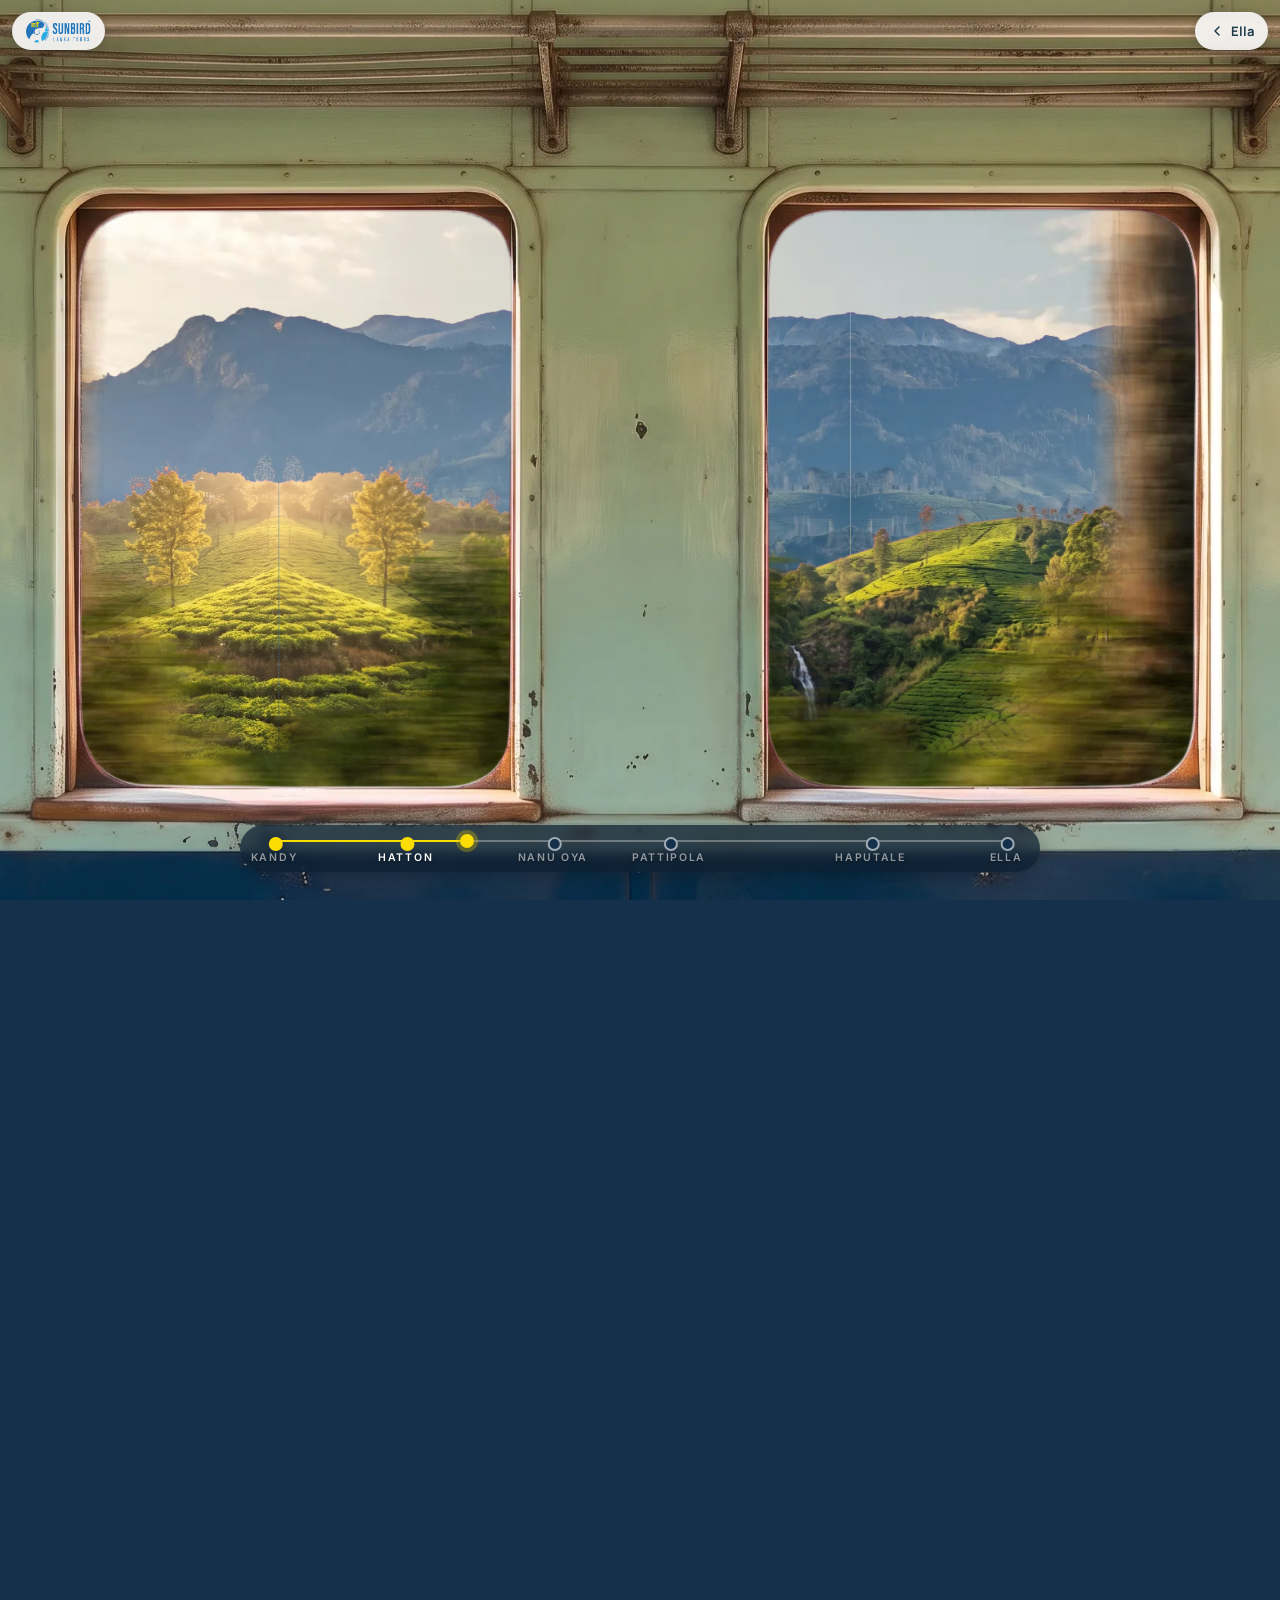
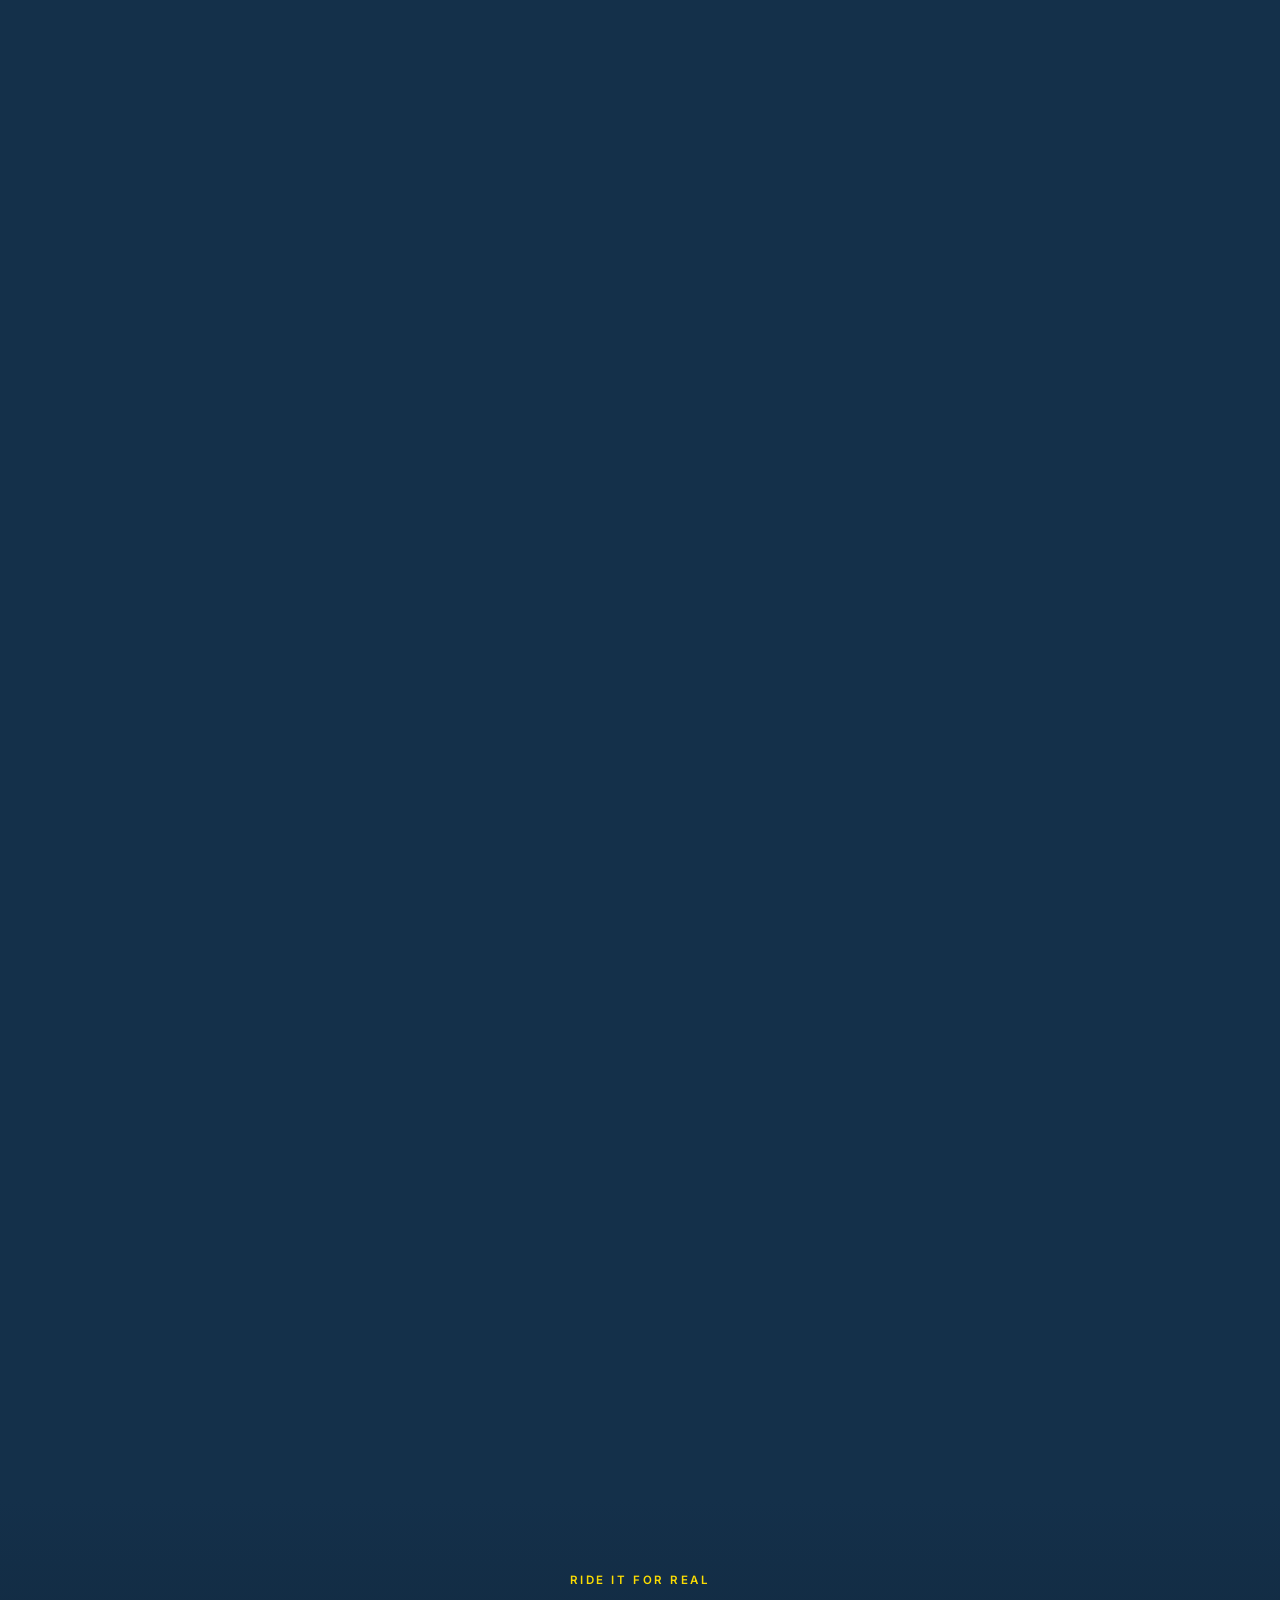
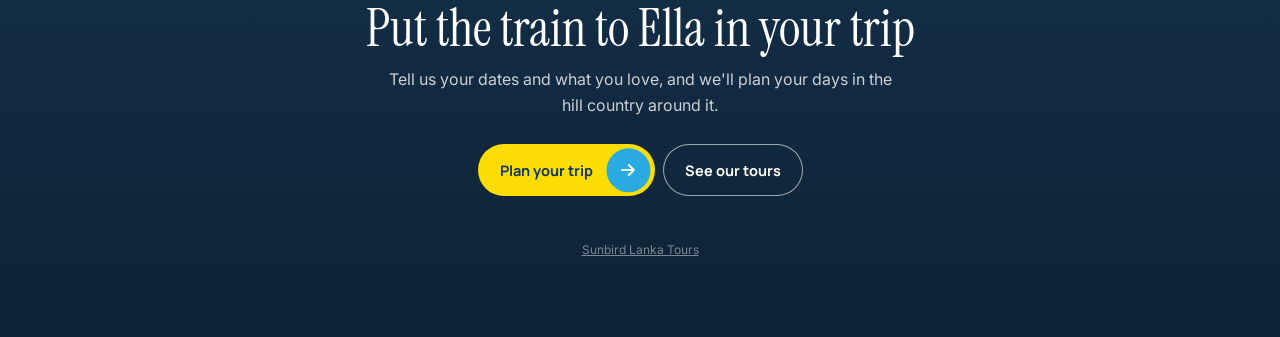
==== static/ella-train/index.html @ d3dabf9c "Redesign the site and add an admin panel - Home: new hero, the "Who we are" split screen, the tour w" ====
<!DOCTYPE html>
<html lang="en">
<head>
<meta charset="UTF-8">
<meta name="viewport" content="width=device-width, initial-scale=1, viewport-fit=cover">
<title>The train to Ella | Sunbird Lanka Tours</title>
<meta name="robots" content="noindex">
<meta name="description" content="Ride the hill-country train from Kandy to Ella, one scroll at a time.">
<meta name="theme-color" content="#14304A">
<link rel="icon" type="image/png" href="../favicon.png">
<link rel="preconnect" href="https://fonts.googleapis.com">
<link rel="preconnect" href="https://fonts.gstatic.com" crossorigin>
<link href="https://fonts.googleapis.com/css2?family=Inter:wght@400;500;600&family=Manrope:wght@600;700;800&family=Instrument+Serif:ital@0;1&display=swap" rel="stylesheet">
<!-- only the letters on the station board, in Sinhala and Tamil -->
<link href="https://fonts.googleapis.com/css2?family=Noto+Sans+Sinhala:wght@700&family=Noto+Sans+Tamil:wght@700&text=%E0%B6%87%E0%B6%BD%E0%B7%8A%E0%B6%BD%E0%AE%8E%E0%AE%B2%E0%AF%8D%E0%AE%B2&display=swap" rel="stylesheet">
<style>
  /* brand colours and type, the same as the rest of the site (static/css/site.css): logo blue, logo light blue,
     logo yellow; Inter for text, Manrope for labels and buttons, Instrument Serif for titles */
  :root { --ink:#1f3a4a; --muted:#4a6170; --blue:#1f74ba; --sky:#29abe2; --sun:#fbdc03;
          --panel:#14304A;   /* the carriage's lower blue panel, carried on below the picture */
          --paper:#F6F0E2;
          --serif:'Instrument Serif', 'Times New Roman', serif;
          --sans:'Inter', system-ui, sans-serif;
          --ui:'Manrope', system-ui, sans-serif; }
  * { box-sizing:border-box; }
  html, body { margin:0; }
  body { font-family:var(--sans); color:var(--ink); background:var(--panel); -webkit-font-smoothing:antialiased; }

  /* ---------- the ride: a tall section, with the carriage pinned on screen while it scrolls ---------- */
  .ride { position:relative; height:700vh; height:700svh; background:var(--panel); }
  .stage { position:sticky; top:0; height:100vh; height:100svh; overflow:hidden; background:#A9BFCF; }

  /* outside: everything that passes the windows. Each piece sits on a plane that moves at its own speed. */
  .world { position:absolute; inset:0; will-change:transform; }
  .o { position:absolute; left:0; top:0; will-change:transform; backface-visibility:hidden; visibility:hidden; }
  .o img { position:absolute; inset:0; display:block; width:100%; height:100%; pointer-events:none; user-select:none; -webkit-user-drag:none; }
  .o.flip img { transform:scaleX(-1); }
  .o img.blur { opacity:0; }
  .o.fadeL  { -webkit-mask-image:linear-gradient(90deg, transparent, #000 18%); mask-image:linear-gradient(90deg, transparent, #000 18%); }
  .o.fadeR  { -webkit-mask-image:linear-gradient(270deg, transparent, #000 18%); mask-image:linear-gradient(270deg, transparent, #000 18%); }
  .o.fadeLR { -webkit-mask-image:linear-gradient(90deg, transparent, #000 18%, #000 82%, transparent); mask-image:linear-gradient(90deg, transparent, #000 18%, #000 82%, transparent); }

  /* the tunnel: a dark stone wall right outside the glass, with soft ribs of slightly lighter rock */
  .tunnel { background:
      linear-gradient(180deg, rgba(0,0,0,.55), rgba(0,0,0,0) 30%, rgba(0,0,0,0) 70%, rgba(0,0,0,.6)),
      repeating-linear-gradient(90deg, #0B0A09 0 120px, #17140F 150px, #0B0A09 185px, #0B0A09 260px);
    -webkit-mask-image:linear-gradient(90deg, transparent, #000 3%, #000 97%, transparent);
            mask-image:linear-gradient(90deg, transparent, #000 3%, #000 97%, transparent); }

  /* the platform at Ella: worn concrete with the yellow line along its edge */
  .platform { background:
      linear-gradient(180deg, rgba(0,0,0,0) 0 3%, #D9C24A 3% 6%, rgba(0,0,0,0) 6%),
      linear-gradient(180deg, #CFC7B6, #A49B8A 14%, #8E8676 50%, #6F695D);
    -webkit-mask-image:linear-gradient(90deg, transparent, #000 4%); mask-image:linear-gradient(90deg, transparent, #000 4%); }

  /* the station board's lettering, printed on the yellow board of the sign picture */
  .board { position:absolute; left:10.4%; top:6.6%; width:79%; height:27.6%; display:flex; flex-direction:column;
           align-items:center; justify-content:center; gap:.04em; color:#1A1712; mix-blend-mode:multiply; opacity:.92; line-height:1; }
  .board .si { font:700 1em/1 'Noto Sans Sinhala', var(--sans); }
  .board .ta { font:700 .82em/1 'Noto Sans Tamil', var(--sans); }
  .board .en { font:800 1.32em/1 var(--sans); letter-spacing:.1em; margin-top:.06em; }

  /* inside: the carriage, with the windows cut out of it */
  .car { position:absolute; left:0; top:0; will-change:transform; transform-origin:50% 70%; }
  .car img { display:block; width:100%; height:100%; user-select:none; -webkit-user-drag:none; }
  /* in the tunnel the carriage goes dim, lit by its own warm lamps */
  .shade { position:absolute; inset:0; background:#06080B; opacity:0; pointer-events:none; }
  .lamp { position:absolute; inset:0; opacity:0; pointer-events:none;
          background:radial-gradient(ellipse 60% 38% at 50% 0%, rgba(255,196,120,.32), rgba(255,170,90,.08) 60%, rgba(255,170,90,0) 80%); }

  /* ---------- on top: the ticket, the notes on the wall, the route ---------- */
  .hud { position:absolute; inset:0; pointer-events:none; }
  .top { position:absolute; top:max(12px, env(safe-area-inset-top)); left:12px; right:12px; display:flex; justify-content:space-between; align-items:center; z-index:5; }
  .pill { pointer-events:auto; display:inline-flex; align-items:center; gap:6px; height:38px; padding:0 14px; border-radius:999px;
          background:rgba(255,255,255,.88); box-shadow:0 2px 10px rgba(10,30,50,.18); color:var(--ink); text-decoration:none;
          font:700 13px/1 var(--ui); -webkit-backdrop-filter:blur(6px); backdrop-filter:blur(6px); }
  .pill img { height:24px; width:auto; display:block; }
  .pill svg { width:16px; height:16px; }

  .ticket { position:absolute; left:50%; top:50%; width:min(440px, calc(100% - 40px)); padding:20px 26px 20px;
            transform:translate(-50%, -50%) rotate(-1.4deg); color:#2A2418; border-radius:6px;
            background:
              radial-gradient(circle at 0 50%, transparent 9px, rgba(0,0,0,0) 9.5px),
              linear-gradient(180deg, #F5EDD7, #EDE2C6);
            box-shadow:0 22px 50px rgba(8,18,28,.45), 0 2px 6px rgba(0,0,0,.25); }
  /* the punched notches on each side of the ticket */
  .ticket::before, .ticket::after { content:""; position:absolute; top:50%; width:18px; height:18px; margin-top:-9px; border-radius:50%; background:rgba(20,48,74,.55); }
  .ticket::before { left:-9px; } .ticket::after { right:-9px; }
  .tk-top { display:flex; justify-content:space-between; gap:12px; padding-bottom:10px; border-bottom:1.5px dashed rgba(60,50,30,.3);
            font:600 10.5px/1.2 var(--sans); letter-spacing:.18em; text-transform:uppercase; color:#8A7A55; }
  .tk-route { display:flex; align-items:center; gap:12px; margin:16px 0 4px; font:800 26px/1 var(--ui); letter-spacing:.06em; }
  .tk-route i { flex:1; height:2px; position:relative; background:repeating-linear-gradient(90deg, #2A2418 0 6px, transparent 6px 11px); }
  .tk-route i::after { content:""; position:absolute; right:-2px; top:-4px; border:5px solid transparent; border-left:7px solid #2A2418; border-right:0; }
  .ticket h1 { font-family:var(--serif); font-weight:400; font-size:clamp(32px, 6vw, 44px); line-height:1; letter-spacing:-.01em; margin:10px 0 8px; }
  .ticket p { margin:0; font-size:15px; line-height:1.45; color:#4A4232; }
  .tk-hint { margin-top:16px; display:flex; align-items:center; gap:8px; color:var(--blue); font:600 11px/1 var(--sans); letter-spacing:.2em; text-transform:uppercase; }
  .tk-hint svg { width:16px; height:16px; animation:nudge 1.6s ease-in-out infinite; }
  @keyframes nudge { 0%,100% { transform:translateY(0); } 50% { transform:translateY(4px); } }

  /* notes pinned to the carriage wall, one per stretch of the line */
  .note { position:absolute; left:var(--nx); top:var(--ny); width:var(--nw); padding:18px 18px 16px; border-radius:3px;
          background:var(--paper); color:var(--ink); opacity:0; visibility:hidden;
          transform:translate(-50%, 0) rotate(var(--r, -1.2deg));
          box-shadow:0 12px 26px rgba(16,26,18,.3), 0 1px 3px rgba(0,0,0,.18);
          filter:brightness(var(--lit, 1)); }
  .note::before { content:""; position:absolute; left:50%; top:-6px; width:13px; height:13px; margin-left:-6.5px; border-radius:50%;
                  background:radial-gradient(circle at 35% 30%, #F2D27A, #B88A2A 60%, #7A5A18); box-shadow:0 2px 3px rgba(0,0,0,.35); }
  .m-float .note { transform:translate(-50%, -100%) rotate(var(--r, -1.2deg)); }
  .note .tag { display:inline-block; padding:5px 8px 4px; border-radius:2px; background:var(--sun); color:var(--ink);
               font:800 10.5px/1 var(--ui); letter-spacing:.14em; text-transform:uppercase; }
  .note h3 { font-family:var(--serif); font-weight:400; font-size:25px; line-height:1.04; margin:10px 0 6px; }
  .note p { margin:0; font-size:13.5px; line-height:1.45; color:var(--muted); }
  .note.arrive h3 { font-size:32px; }
  .btns { display:flex; flex-wrap:wrap; gap:8px; margin-top:14px; }
  /* buttons, as on the rest of the site: the main action is the yellow "sun pill" (a light-blue sun holds the arrow
     and spreads over the button when pointed at); the others are outline pills ("alt") */
  .btn { pointer-events:auto; position:relative; isolation:isolate; overflow:hidden; display:inline-flex; align-items:center;
         justify-content:space-between; gap:14px; min-height:46px; padding:4px 4px 4px 18px; border-radius:999px;
         background:var(--sun); color:#0c3460; font:700 13.5px/1.2 var(--ui); text-decoration:none; transition:color .4s, transform .2s; }
  .btn::before { content:""; position:absolute; inset:0; z-index:-1; background:var(--sky);
                 clip-path:circle(19px at calc(100% - 23px) 50%); transition:clip-path .6s cubic-bezier(.2,.7,.2,1), background-color .45s; }
  .btn::after { content:""; flex:none; width:38px; height:38px; border-radius:50%; background:url("data:image/svg+xml,%3Csvg xmlns='http://www.w3.org/2000/svg' viewBox='0 0 24 24' fill='none' stroke='%23ffffff' stroke-width='2.4' stroke-linecap='round' stroke-linejoin='round'%3E%3Cpath d='M5 12h14M13 6l6 6-6 6'/%3E%3C/svg%3E") center / 46% no-repeat;
                transition:transform .45s cubic-bezier(.2,.7,.2,1); }
  .btn:hover { color:#fff; }
  .btn:hover::before { background:var(--blue); clip-path:circle(160% at calc(100% - 23px) 50%); }
  .btn:hover::after { transform:rotate(-45deg); }
  .btn:active { transform:scale(.98); }
  .btn.alt { justify-content:center; padding:0 18px; background:transparent; color:var(--ink); box-shadow:inset 0 0 0 1px rgba(31,58,74,.5);
             transition:background .25s, color .25s, box-shadow .25s; }
  .btn.alt::before, .btn.alt::after { display:none; }
  .btn.alt:hover { background:var(--blue); color:#fff; box-shadow:inset 0 0 0 1px var(--blue); }
  @media (prefers-reduced-motion:reduce) { .btn, .btn::before, .btn::after { transition:none; } }
  .m-tall .note { padding:14px 16px 13px; }
  /* on a phone, the welcome note takes the bottom of the screen, where the route was */
  .m-tall .note.arrive { top:auto; bottom:max(14px, env(safe-area-inset-bottom)); }
  .m-tall .note h3, .m-float .note h3 { font-size:21px; margin:8px 0 4px; }
  .m-tall .note p, .m-float .note p { font-size:13px; }

  /* the line from Kandy to Ella, along the bottom */
  .route { position:absolute; left:50%; bottom:var(--rb, 14px); width:min(800px, calc(100% - 24px)); transform:translateX(-50%); color:#fff;
           padding:15px 34px 2px; border-radius:999px; background:rgba(12,30,48,.72); box-shadow:0 4px 18px rgba(0,0,0,.25);
           -webkit-backdrop-filter:blur(6px); backdrop-filter:blur(6px); }
  .route .track { position:relative; height:2px; background:rgba(255,255,255,.3); }
  .route .fill { position:absolute; left:0; top:0; bottom:0; width:0; background:var(--sun); }
  .route .loco { position:absolute; top:-6px; left:0; width:14px; height:14px; margin-left:-7px; border-radius:50%; background:var(--sun);
                 box-shadow:0 0 0 4px rgba(254,221,0,.28), 0 1px 4px rgba(0,0,0,.4); }
  .route ol { list-style:none; margin:0; padding:0; position:relative; height:28px; }
  .route li { position:absolute; top:-6px; transform:translateX(-50%); padding-top:17px; white-space:nowrap;
              font:600 10.5px/1 var(--sans); letter-spacing:.16em; text-transform:uppercase; color:rgba(255,255,255,.55); text-shadow:0 1px 3px rgba(0,0,0,.5); transition:color .3s; }
  .route li::before { content:""; position:absolute; top:1px; left:50%; width:10px; height:10px; margin-left:-5px; border-radius:50%;
                      background:var(--panel); border:2px solid rgba(255,255,255,.6); }
  .route li.past::before { background:var(--sun); border-color:var(--sun); }
  .route li.on { color:#fff; }
  @media (max-width:600px) { .route li span { opacity:0; transition:opacity .3s; } .route li.on span { opacity:1; } }

  /* while the pictures load */
  .boarding { position:absolute; inset:0; display:grid; place-items:center; background:var(--panel); color:rgba(255,255,255,.8);
              font:600 12px/1 var(--sans); letter-spacing:.22em; text-transform:uppercase; transition:opacity .6s, visibility .6s; z-index:30; }
  .ready .boarding { opacity:0; visibility:hidden; }

  /* ---------- after the ride ---------- */
  .after { position:relative; padding:72px 20px 80px; color:#fff; text-align:center;
           background:linear-gradient(180deg, var(--panel), #0E2235); }
  .after .kicker { margin:0 auto; color:var(--sun); font:600 11.5px/1.4 var(--sans); letter-spacing:.22em; text-transform:uppercase; }
  .after h2 { font-family:var(--serif); font-weight:400; font-size:clamp(34px, 6vw, 52px); line-height:1.02; margin:14px auto 12px; max-width:640px; }
  .after p { margin:0 auto; max-width:520px; color:rgba(255,255,255,.78); line-height:1.6; }
  .after .btns { justify-content:center; margin-top:26px; }
  .after .btn { min-height:52px; padding-left:22px; font-size:14.5px; }
  .after .btn::after { width:44px; height:44px; }
  .after .btn::before { clip-path:circle(22px at calc(100% - 26px) 50%); }
  .after .btn:hover::before { clip-path:circle(160% at calc(100% - 26px) 50%); }
  .after .btn.alt { padding:0 22px; color:#fff; box-shadow:inset 0 0 0 1px rgba(255,255,255,.6); }
  .after .btn.alt:hover { background:#fff; color:var(--ink); box-shadow:inset 0 0 0 1px #fff; }
  .after small { display:block; margin-top:46px; color:rgba(255,255,255,.45); font-size:12px; }
  .after small a { color:inherit; }

  @media (prefers-reduced-motion:reduce) { .tk-hint svg { animation:none; } }
</style>
</head>
<body>

<section class="ride" aria-label="The train ride from Kandy to Ella">
  <div class="stage">
    <div class="world" aria-hidden="true"></div>
    <div class="car" aria-hidden="true"><img alt="" draggable="false"></div>
    <div class="shade"></div>
    <div class="lamp"></div>

    <div class="hud">
      <div class="top">
        <a class="pill" href="/" aria-label="Sunbird Lanka Tours home"><img src="../img/logo.png" alt="Sunbird Lanka Tours"></a>
        <a class="pill" href="/destinations/ella/">
          <svg viewBox="0 0 24 24" fill="none" stroke="currentColor" stroke-width="2.2" stroke-linecap="round" stroke-linejoin="round" aria-hidden="true"><path d="M15 18l-6-6 6-6"/></svg>
          Ella
        </a>
      </div>

      <div class="ticket" data-out="0.004 0.04">
        <div class="tk-top"><span>Sunbird Lanka Tours</span><span>Hill country line</span></div>
        <div class="tk-route"><b>Kandy</b><i></i><b>Ella</b></div>
        <h1>Take the train to Ella</h1>
        <p>About seven hours through tea country, mountains and misty tunnels. Scroll to ride it.</p>
        <div class="tk-hint">Scroll to ride
          <svg viewBox="0 0 24 24" fill="none" stroke="currentColor" stroke-width="2.4" stroke-linecap="round" stroke-linejoin="round" aria-hidden="true"><path d="M12 5v14M6 13l6 6 6-6"/></svg>
        </div>
      </div>

      <div class="note" data-show="0.13 0.27" style="--r:-1.4deg">
        <span class="tag">Hatton</span>
        <h3>The heart of tea country</h3>
        <p>The slopes are combed with rows of tea bushes, still picked by hand.</p>
      </div>
      <div class="note" data-show="0.32 0.45" style="--r:1.1deg">
        <span class="tag">Nanu Oya</span>
        <h3>Change here for Nuwara Eliya</h3>
        <p>The cool, misty hill town the British called Little England.</p>
      </div>
      <div class="note" data-show="0.49 0.585" style="--r:-.8deg">
        <span class="tag">Pattipola</span>
        <h3>The top of the line</h3>
        <p>Almost 1,900 m up, the highest station in Sri Lanka and the closest stop to Horton Plains.</p>
      </div>
      <div class="note" data-show="0.6 0.71" style="--r:1.3deg">
        <span class="tag">Ohiya</span>
        <h3>Into the mountains</h3>
        <p>Past Ohiya the line ducks through tunnel after tunnel.</p>
      </div>
      <div class="note" data-show="0.74 0.85" style="--r:-1.1deg">
        <span class="tag">Haputale</span>
        <h3>Lipton's tea country</h3>
        <p>Sir Thomas Lipton's favourite lookout, Lipton's Seat, is just up the hill.</p>
      </div>
      <div class="note arrive" data-show="0.955 9" style="--r:-.6deg">
        <span class="tag">Ella</span>
        <h3>Welcome to Ella</h3>
        <p>Waterfalls, the hike up Ella Rock and Little Adam's Peak, and the Nine Arches Bridge, all close to the station.</p>
        <div class="btns">
          <a class="btn" href="/contact-us/#plan">Plan your trip</a>
          <a class="btn alt" href="/destinations/ella/">Explore Ella</a>
        </div>
      </div>

      <nav class="route" aria-label="Stations on the line">
        <div class="track"><i class="fill"></i><i class="loco"></i></div>
        <ol>
          <li data-p="0.02"><span>Kandy</span></li>
          <li data-p="0.19"><span>Hatton</span></li>
          <li data-p="0.38"><span>Nanu Oya</span></li>
          <li data-p="0.53"><span>Pattipola</span></li>
          <li data-p="0.79"><span>Haputale</span></li>
          <li data-p="0.965"><span>Ella</span></li>
        </ol>
      </nav>
    </div>

    <div class="boarding">Boarding&hellip;</div>
  </div>
</section>

<section class="after">
  <p class="kicker">Ride it for real</p>
  <h2>Put the train to Ella in your trip</h2>
  <p>Tell us your dates and what you love, and we'll plan your days in the hill country around it.</p>
  <div class="btns">
    <a class="btn" href="/contact-us/#plan">Plan your trip</a>
    <a class="btn alt" href="/tours/">See our tours</a>
  </div>
  <small><a href="/">Sunbird Lanka Tours</a></small>
</section>

<script>
(() => {
  const $ = (s, r = document) => r.querySelector(s);
  const ride = $('.ride'), stage = $('.stage'), world = $('.world'), car = $('.car'), carImg = $('.car img');
  const hud = $('.hud'), shade = $('.shade'), lamp = $('.lamp');
  const reduce = matchMedia('(prefers-reduced-motion: reduce)').matches;
  const clamp = (v, a = 0, b = 1) => Math.min(b, Math.max(a, v));
  const ss = t => (t = clamp(t), t * t * (3 - 2 * t));

  // The two carriages, and where their windows sit in the picture (pixels).
  const CAR = {
    wide: { src:'img/carriage-wide.webp', w:3584, h:1184, wins:[[171,711],[1061,1622],[1960,2516],[2858,3402]], y:[279,1032], panel:0.885 },
    tall: { src:'img/carriage-tall.webp', w:1536, h:2752, wins:[[424,1121]], y:[862,1961], panel:0.75 },
  };
  // The pictures outside, and their width-to-height.
  const IMG = {
    sky:  { src:'img/sky.webp',  a:2400 / 1018 },
    far:  { src:'img/far.webp',  a:2400 / 1018 },
    mid:  { src:'img/mid.webp',  a:3168 / 1344 },
    near: { src:'img/near.webp', blur:'img/near-blur.webp', a:2400 / 1018 },
    rock: { src:'img/rock.webp', blur:'img/rock-blur.webp', a:2000 / 848 },
    sign: { src:'img/sign.webp', a:1100 / 910 },
  };

  /* ---- how the train moves along the scroll ----
     Distances are in "window heights" (bh), so the ride looks the same on every screen.
     The train pulls away gently, runs at speed, and slows into Ella at the end. */
  const XEND = 40;
  function speedAt(p) {
    if (p < 0.012) return 0;
    if (p < 0.10)  return ss((p - 0.012) / 0.088);
    if (p < 0.84)  return 1;
    if (p < 0.962) return 1 - ss((p - 0.84) / 0.122);
    return 0;
  }
  const N = 2400, XT = new Float32Array(N + 1);
  { let acc = 0; for (let i = 1; i <= N; i++) { acc += speedAt((i - 0.5) / N); XT[i] = acc; }
    for (let i = 0; i <= N; i++) XT[i] = XT[i] / acc * XEND; }
  const X = p => { p = clamp(p) * N; const i = Math.floor(p); return i >= N ? XT[N] : XT[i] + (XT[i + 1] - XT[i]) * (p - i); };

  // where things happen along the line (as scroll progress)
  const EV = { rockIn:0.603, tunIn:0.632, tunOut:0.688, rockOut:0.716, platform:0.905 };

  let L = null, objs = [], tunnel = null, blurObjs = [];

  function addObj(o) {
    const el = document.createElement('div');
    el.className = 'o' + (o.flip ? ' flip' : '') + (o.cls ? ' ' + o.cls : '');
    el.style.cssText = `width:${(o.w * L.bh).toFixed(1)}px;height:${(o.h * L.bh).toFixed(1)}px;top:${(L.by0 + o.top * L.bh).toFixed(1)}px;z-index:${o.z}`;
    if (o.src) { const im = new Image(); im.alt = ''; im.decoding = 'async'; im.src = o.src; el.appendChild(im); }
    if (o.blur) { const im = new Image(); im.alt = ''; im.className = 'blur'; im.decoding = 'async'; im.src = o.blur; el.appendChild(im); o.blurEl = im; blurObjs.push(o); }
    if (o.html) el.insertAdjacentHTML('beforeend', o.html);
    world.appendChild(el);
    o.el = el; o.vis = false; o.sx = null;
    objs.push(o);
    return o;
  }

  // Lay pictures end to end on one plane, every other one mirrored so the joins always match.
  // `at` pins one point of the picture (0..1 across it, unmirrored) to the middle of the screen at Ella.
  function strip(kind, k, z, top, h, from, to, skip = [], at = null) {
    const I = IMG[kind], w = h * I.a, list = [];
    if (at !== null) {
      const anchor = XEND * k - at * w;
      let n = Math.ceil((anchor - from) / w); if (n % 2) n++;
      from = anchor - n * w;
    }
    for (let x = from, i = 0; x < to; x += w, i++) {
      const hit = skip.some(([a, b]) => x + w > a && x < b);
      list.push(hit ? null : { k, z, top, h, w, x, flip:i % 2 === 1, src:I.src, blur:I.blur });
    }
    list.forEach((o, i) => {
      if (!o) return;
      const l = i > 0 && !list[i - 1], r = i < list.length - 1 && !list[i + 1];
      o.cls = l && r ? 'fadeLR' : l ? 'fadeL' : r ? 'fadeR' : '';
      addObj(o);
    });
  }

  function layout() {
    const vw = stage.clientWidth, vh = stage.clientHeight;
    const C = vw / vh < 0.9 ? CAR.tall : CAR.wide;
    const s = Math.max(vw / C.w, vh / C.h);
    const cw = C.w * s, ch = C.h * s, ox = (vw - cw) / 2, oy = (vh - ch) / 2;
    if (carImg.getAttribute('src') !== C.src) carImg.src = C.src;
    Object.assign(car.style, { width:cw + 'px', height:ch + 'px', left:ox + 'px', top:oy + 'px' });

    const by0 = oy + C.y[0] * s, by1 = oy + C.y[1] * s, bh = by1 - by0;
    const wins = C.wins.map(([a, b]) => [ox + a * s, ox + b * s]);
    L = { vw, vh, by0, by1, bh, wins, half:vw / 2 / bh };

    world.replaceChildren(); objs = []; blurObjs = [];
    const H = L.half, x = X;

    // sky and distant mountains barely move; tea hills drift; the trackside rushes past
    strip('sky',  0.012, 1, -by0 / bh - 0.06, vh / bh + 0.12, -H - 4, XEND * 0.012 + H + 1);
    strip('far',  0.06,  2, -0.07, 1.08, -H - 3, XEND * 0.06 + H + 1);
    // (the tea hills stop with the farmhouse and the waterfall in view, away from a mirrored join)
    strip('mid',  0.24,  3,  0.27, 0.96, -H - 3, XEND * 0.24 + H + 1, [], 0.45);

    const rock = [x(EV.rockIn), x(EV.rockOut)];
    const plat = x(EV.platform);
    strip('near', 1, 6, -0.12, 1.2, -H - 3, XEND + H + 1, [[rock[0] - 0.6, rock[1] + 0.6], [plat - 0.8, 1e9]]);

    // the rock cutting, and the tunnel in the middle of it
    const rH = 1.4, rW = rH * IMG.rock.a;
    let n = Math.ceil((rock[1] - rock[0]) / rW);
    for (let i = 0; i < n; i++) {
      addObj({ k:1, z:7, top:-0.2, h:rH, w:rW, x:rock[0] + i * rW, flip:i % 2 === 1, src:IMG.rock.src, blur:IMG.rock.blur,
               cls:n === 1 ? 'fadeLR' : i === 0 ? 'fadeL' : i === n - 1 ? 'fadeR' : '' });
    }
    tunnel = addObj({ k:1, z:8, top:-0.25, h:1.5, w:x(EV.tunOut) - x(EV.tunIn), x:x(EV.tunIn), cls:'tunnel' });

    // Ella: the platform, and the station board, coming to rest in a window
    const winC = wins.map(([a, b]) => (a + b) / 2);
    const full = wins.filter(([a, b]) => a >= 0 && b <= vw);
    const pick = (full.length ? full : wins).map(([a, b]) => [(a + b) / 2, b - a])
      .sort((A, B) => (A[0] < vw / 2) - (B[0] < vw / 2) || Math.abs(A[0] - vw / 2) - Math.abs(B[0] - vw / 2))[0];
    const sw = Math.min(0.66, pick[1] / bh * 0.8), sh = sw / IMG.sign.a;
    const signX = XEND + (pick[0] - vw / 2) / bh - sw / 2;
    addObj({ k:1, z:5, top:0.955, h:0.5, w:XEND + H + 2 - plat, x:plat, cls:'platform' });
    addObj({ k:1, z:6, top:1.0 - sh, h:sh, w:sw, x:signX, src:IMG.sign.src,
             html:'<div class="board"><span class="si">ඇල්ල</span><span class="ta">எல்ல</span><span class="en">ELLA</span></div>' })
      .el.style.fontSize = (sh * bh * 0.082).toFixed(1) + 'px';

    // where the notes go: on the wall between the two middle windows, under the window on phones,
    // or over the bottom of the window when the wall panel is too narrow
    let mode, nx, ny, nw;
    if (C === CAR.tall) {
      mode = 'm-tall'; nx = winC[0]; ny = oy + C.panel * ch + 6; nw = Math.min(vw - 32, 380);
    } else {
      const gaps = [];
      for (let i = 0; i < wins.length - 1; i++) gaps.push([wins[i][1], wins[i + 1][0]]);
      const g = gaps.sort((A, B) => Math.abs((A[0] + A[1]) / 2 - vw / 2) - Math.abs((B[0] + B[1]) / 2 - vw / 2))[0];
      const gw = g[1] - g[0];
      if (gw >= 190) { mode = 'm-panel'; nx = (g[0] + g[1]) / 2; ny = by0 + 0.07 * bh; nw = Math.min(gw * 0.86, 300); }
      else { mode = 'm-float'; nx = vw / 2; ny = by1 - 0.05 * bh; nw = Math.min(vw - 32, 360); }
    }
    hud.className = 'hud ' + mode;
    hud.style.setProperty('--nx', nx + 'px');
    hud.style.setProperty('--ny', ny + 'px');
    hud.style.setProperty('--nw', nw + 'px');
    const panelTop = oy + (C === CAR.tall ? 0.97 : C.panel) * ch;
    hud.style.setProperty('--rb', Math.max(14, Math.min(28, (vh - panelTop - 30) / 2)) + 'px');

    const r = ride.getBoundingClientRect();
    L.rideTop = r.top + scrollY; L.rideLen = ride.offsetHeight - vh;
    last.p = -1;   // force a full redraw
  }

  /* ---- the words on top ---- */
  const shows = [...document.querySelectorAll('[data-show]')].map(el => {
    const [a, b] = el.dataset.show.split(' ').map(Number); return { el, a, b, o:-1 };
  });
  const ticket = $('.ticket');
  const stops = [...document.querySelectorAll('.route li')].map(el => ({ el, p:+el.dataset.p }));
  const P0 = stops[0].p, P1 = stops[stops.length - 1].p, pos = p => clamp((p - P0) / (P1 - P0)) * 100;
  stops.forEach(s => s.el.style.left = pos(s.p) + '%');
  const fill = $('.route .fill'), loco = $('.route .loco');
  function setOpacity(o, v) {
    v = Math.round(v * 100) / 100;
    if (v === o.o) return; o.o = v;
    o.el.style.opacity = v; o.el.style.visibility = v > 0 ? 'visible' : 'hidden';
  }
  const tk = { el:ticket, o:-1 }, rt = { el:$('.route'), o:-1 };

  function hudAt(p) {
    const t = ss((p - 0.004) / 0.036);
    setOpacity(tk, 1 - t);
    ticket.style.transform = `translate(-50%, calc(-50% + ${(t * 40).toFixed(1)}px)) rotate(-1.4deg)`;
    const f = 0.018;
    shows.forEach(s => setOpacity(s, Math.min(ss((p - s.a) / f), 1 - ss((p - s.b + f) / f))));
    const w = pos(p);
    fill.style.width = w + '%'; loco.style.left = w + '%';
    setOpacity(rt, hud.classList.contains('m-tall') ? 1 - ss((p - 0.94) / 0.018) : 1);
    let on = 0; stops.forEach((s, i) => { if (p >= s.p - 0.012) on = i; });
    stops.forEach((s, i) => { s.el.classList.toggle('past', i <= on); s.el.classList.toggle('on', i === on); });
  }

  /* ---- each frame ---- */
  const last = { p:-1 };
  let pT = 0, pC = 0, prevX = 0, speed = 0, jolt = 0, rail = 0, joltAt = 0, tPrev = performance.now();

  function readScroll() { if (L) pT = clamp((scrollY - L.rideTop) / L.rideLen); }
  addEventListener('scroll', readScroll, { passive:true });

  function frame(now) {
    const dt = Math.min(0.05, (now - tPrev) / 1000); tPrev = now;
    // ease toward the scroll position, so the train has a little weight to it
    pC = reduce ? pT : pC + (pT - pC) * (1 - Math.exp(-dt * 5.5));
    if (Math.abs(pT - pC) < 2e-5) pC = pT;
    const x = X(pC);
    const v = dt > 0 ? Math.abs(x - prevX) / dt : 0; prevX = x;            // window heights per second
    speed += (v - speed) * (1 - Math.exp(-dt * 7));
    const moving = speed > 0.02;

    // rail joints: a small double knock every rail length
    if (!reduce) {
      const r = Math.floor(x / 1.5);
      if (r !== rail && moving) { jolt = Math.min(3, 1 + speed * 0.5); joltAt = now + 85; }
      rail = r;
      if (joltAt && now >= joltAt) { jolt += Math.min(2.4, 0.8 + speed * 0.4); joltAt = 0; }
      jolt *= Math.exp(-dt * 16);
    }

    if (pC !== last.p || moving || jolt > 0.02) {
      last.p = pC;
      const { vw, bh } = L;
      for (const o of objs) {
        const sx = vw / 2 + (o.x - x * o.k) * bh, sw = o.w * bh;
        const vis = sx < vw + 4 && sx + sw > -4;
        if (vis !== o.vis) { o.el.style.visibility = vis ? 'visible' : 'hidden'; o.vis = vis; }
        if (vis && Math.abs(sx - o.sx) > 0.05 || o.sx === null) { o.el.style.transform = `translate3d(${sx.toFixed(2)}px,0,0)`; o.sx = sx; }
      }
      // motion blur on the trackside, fading in with speed (pixels per second)
      const b = reduce ? 0 : clamp((speed * bh - 650) / 1500, 0, 0.92);
      for (const o of blurObjs) if (o.vis) { o.blurEl.style.opacity = b.toFixed(2); o.el.firstChild.style.opacity = (1 - b * 0.85).toFixed(2); }

      // the tunnel: how much of the screen it fills decides how dark the carriage is
      const tx = vw / 2 + (tunnel.x - x) * bh, cover = clamp((Math.min(vw, tx + tunnel.w * bh) - Math.max(0, tx)) / vw);
      shade.style.opacity = (cover * 0.6).toFixed(3);
      lamp.style.opacity = cover.toFixed(3);
      hud.style.setProperty('--lit', (1 - cover * 0.5).toFixed(3));

      // the carriage sways and knocks; the world outside moves the other way, a touch more
      const sway = reduce ? 0 : Math.min(1, speed / 3);
      const t = now / 1000;
      const bob = sway * (Math.sin(t * 7.3) * 0.8 + Math.sin(t * 2.9) * 0.6) + jolt;
      const tilt = sway * Math.sin(t * 1.7) * 0.07;
      world.style.transform = `translate3d(0,${(-bob * 0.6).toFixed(2)}px,0)`;
      car.style.transform = `translate3d(0,${(bob * 0.5).toFixed(2)}px,0) rotate(${tilt.toFixed(3)}deg) scale(1.006)`;

      hudAt(pC);
    }
    requestAnimationFrame(frame);
  }

  /* ---- start: wait for the main pictures, then board ---- */
  let sized = '';
  function onResize() {
    const k = stage.clientWidth + 'x' + stage.clientHeight;
    if (k === sized) return; sized = k;
    layout(); readScroll();
  }
  addEventListener('resize', onResize);
  onResize();
  pC = pT; prevX = X(pC);

  const need = [carImg.src, IMG.sky.src, IMG.far.src, IMG.mid.src, IMG.near.src].map(src => {
    const im = new Image(); im.src = src; return im.decode().catch(() => {});
  });
  Promise.race([Promise.all(need), new Promise(r => setTimeout(r, 6000))]).then(() => document.body.classList.add('ready'));
  requestAnimationFrame(frame);
})();
</script>
</body>
</html>
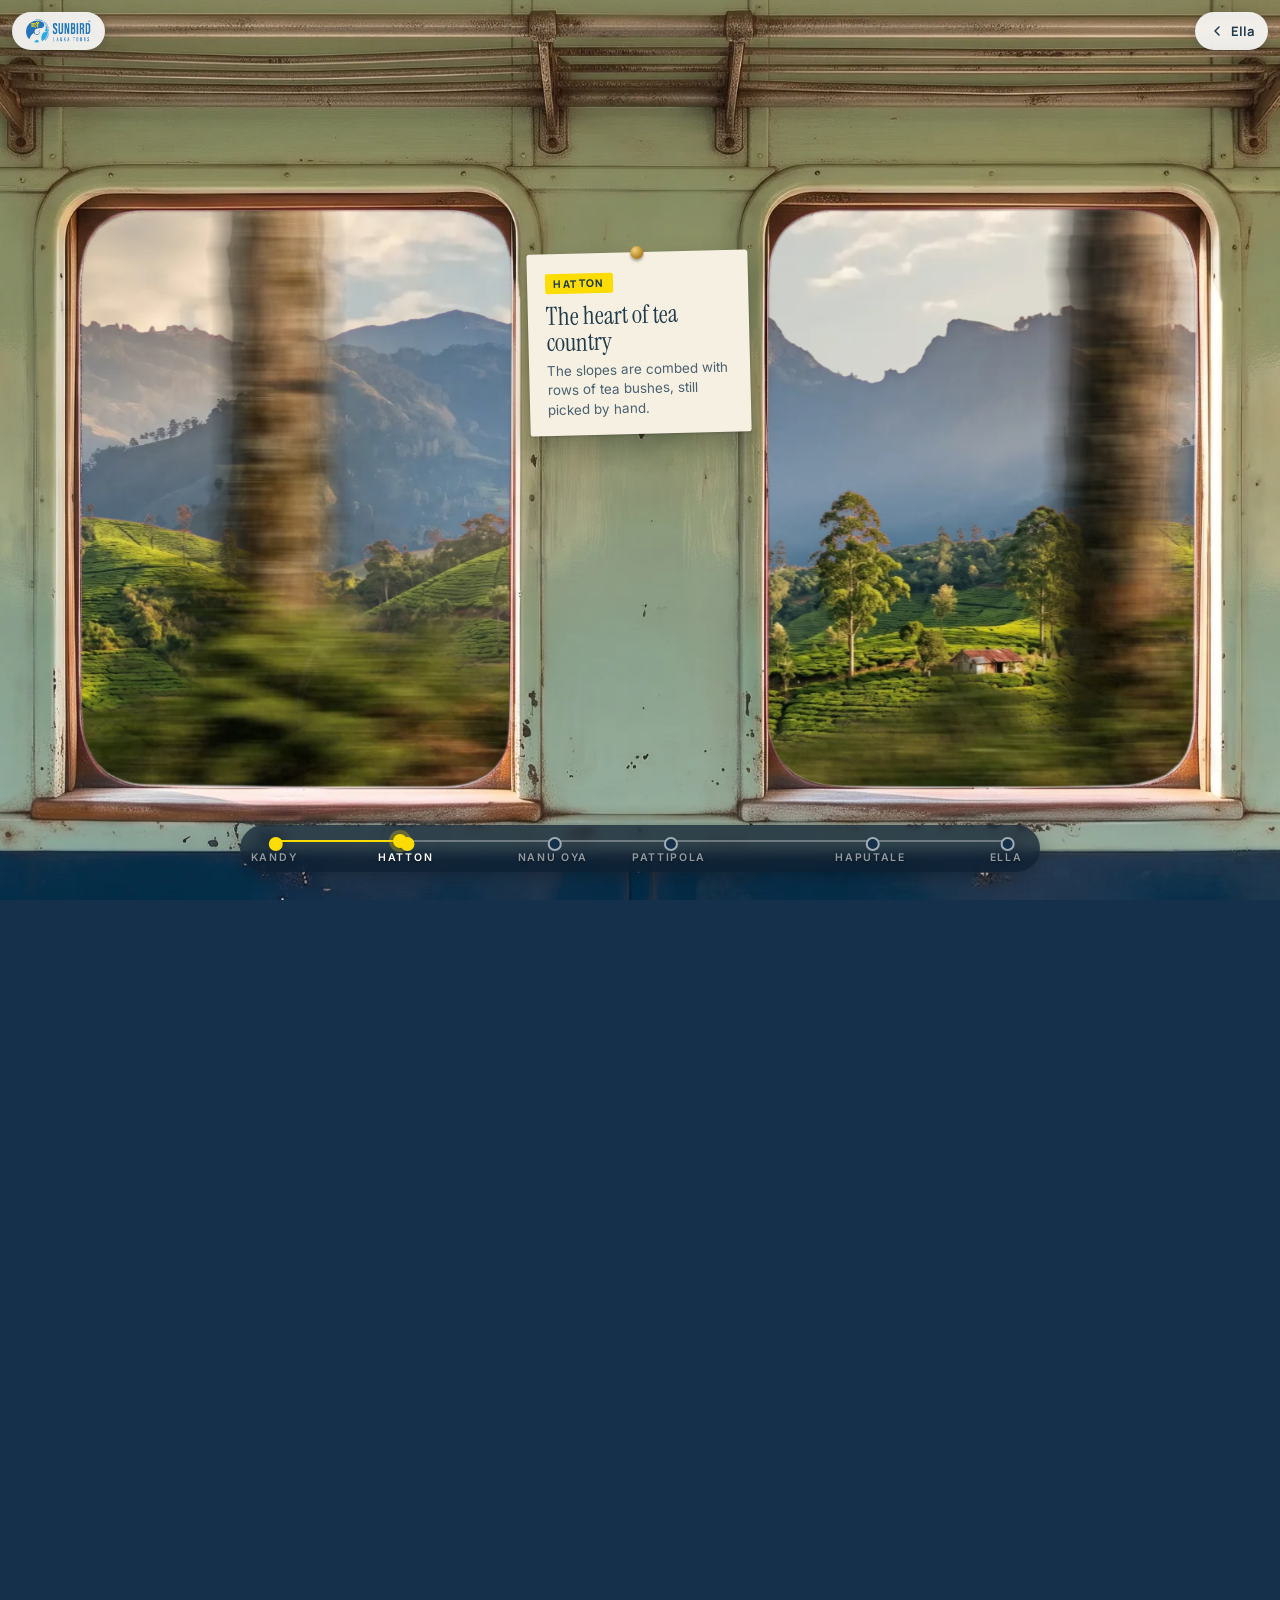
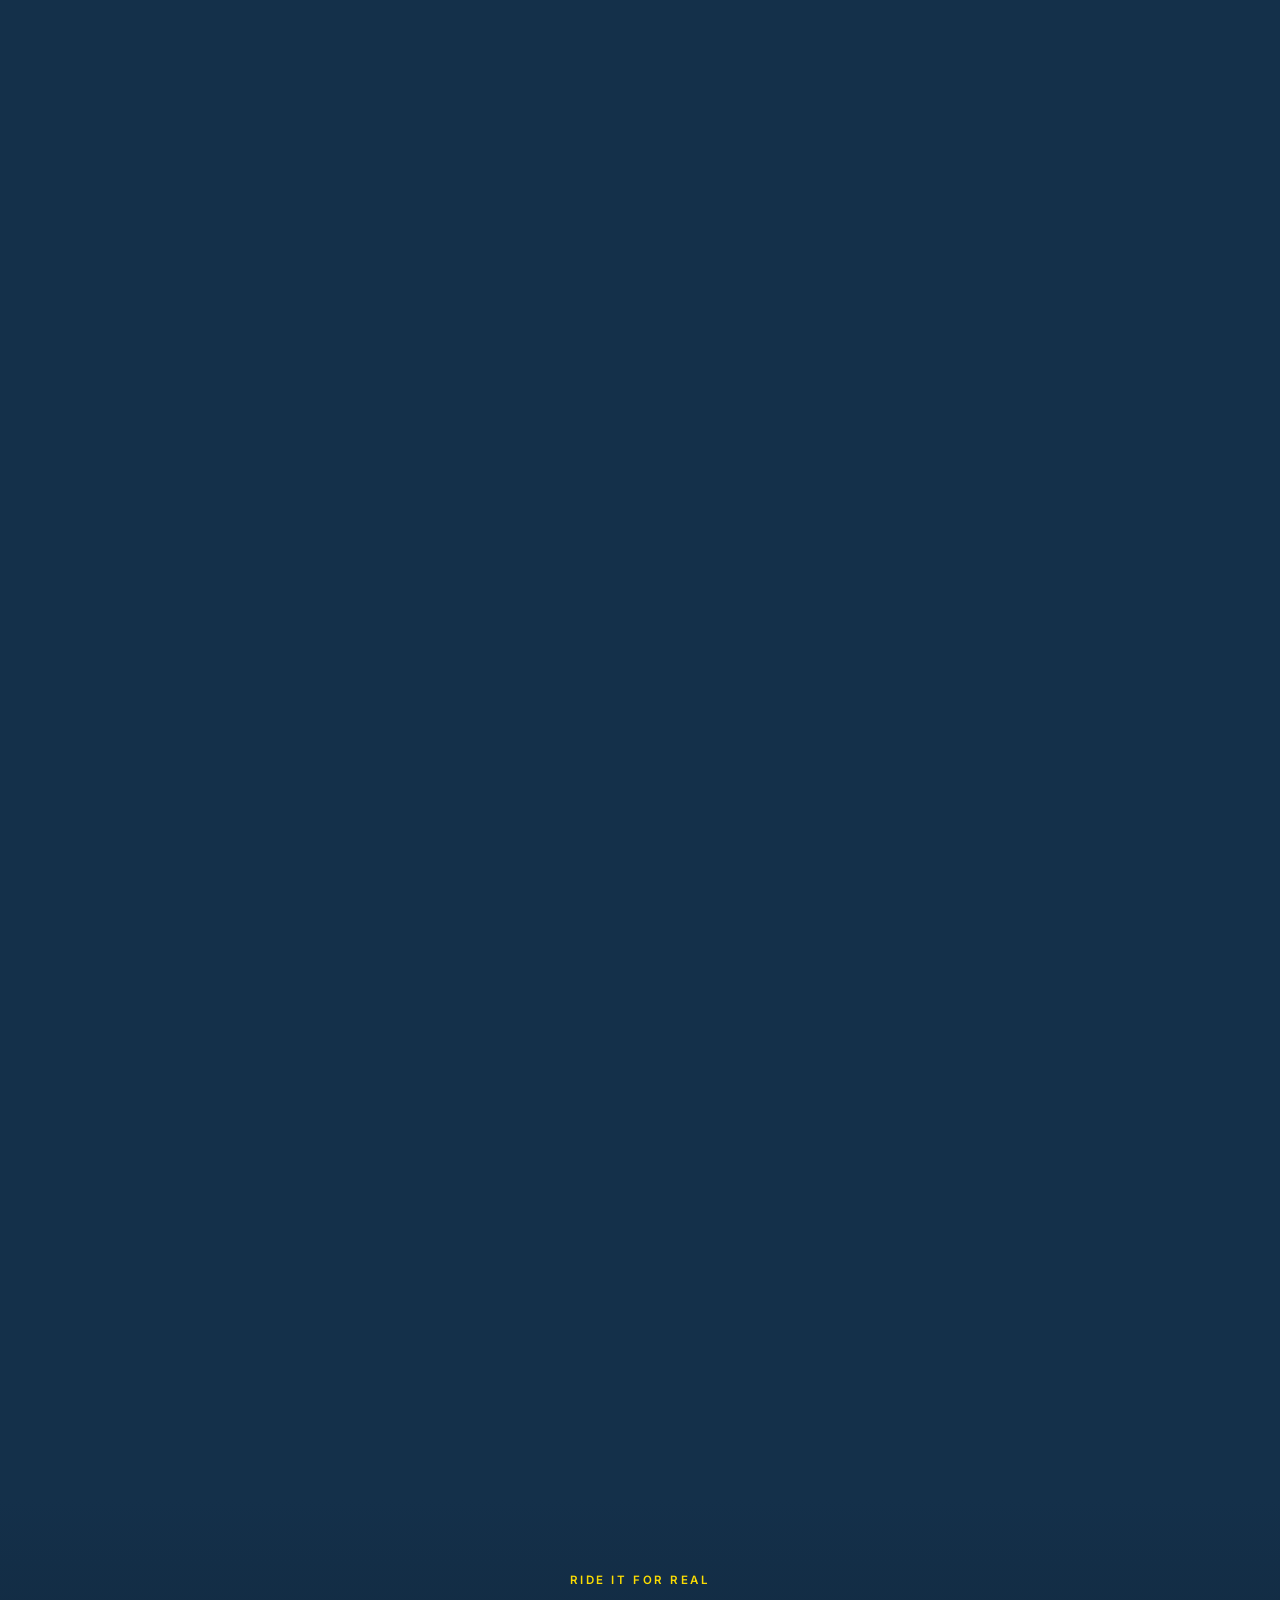
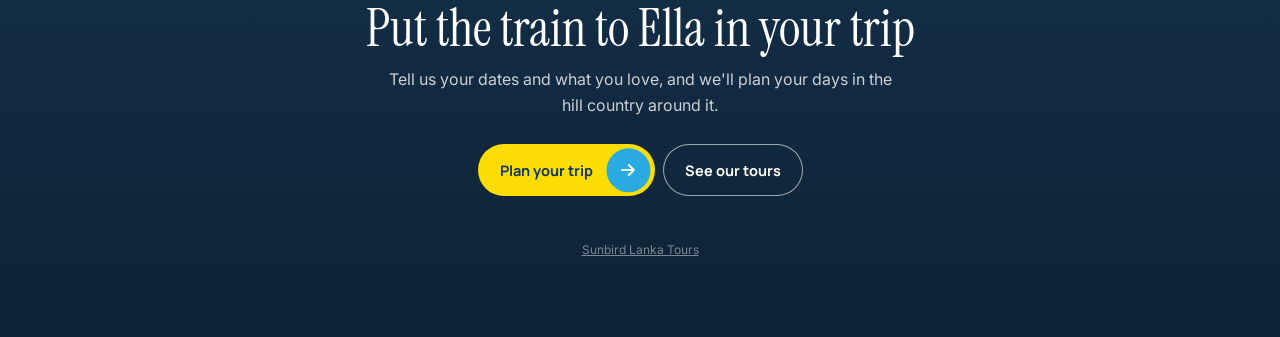
==== commit 43655be9: "Loop the Ella train's scenery seamlessly instead of mirroring it Every other copy of each passing la" ====
--- a/static/ella-train/index.html
+++ b/static/ella-train/index.html
@@ -32,13 +32,19 @@
 
   /* outside: everything that passes the windows. Each piece sits on a plane that moves at its own speed. */
   .world { position:absolute; inset:0; will-change:transform; }
-  .o { position:absolute; left:0; top:0; will-change:transform; backface-visibility:hidden; visibility:hidden; }
+  /* Everything that passes at one speed shares a plane, and the plane slides as one piece. The copies of a picture
+     sit side by side in a row (.run) on it, so no hairline opens between them. */
+  .plane { position:absolute; left:0; top:0; will-change:transform; }
+  .run { position:absolute; display:flex; }
+  .run > .o { position:relative; flex:none; height:100%; }
+  .o { position:absolute; visibility:hidden; }
   .o img { position:absolute; inset:0; display:block; width:100%; height:100%; pointer-events:none; user-select:none; -webkit-user-drag:none; }
-  .o.flip img { transform:scaleX(-1); }
-  .o img.blur { opacity:0; }
-  .o.fadeL  { -webkit-mask-image:linear-gradient(90deg, transparent, #000 18%); mask-image:linear-gradient(90deg, transparent, #000 18%); }
-  .o.fadeR  { -webkit-mask-image:linear-gradient(270deg, transparent, #000 18%); mask-image:linear-gradient(270deg, transparent, #000 18%); }
-  .o.fadeLR { -webkit-mask-image:linear-gradient(90deg, transparent, #000 18%, #000 82%, transparent); mask-image:linear-gradient(90deg, transparent, #000 18%, #000 82%, transparent); }
+  /* the motion blur: the plane sets how far each copy has faded from sharp to blurred */
+  .o.hasblur img { opacity:var(--sharp, 1); }
+  .o.hasblur img.blur { opacity:var(--blur, 0); }
+  .fadeL  { -webkit-mask-image:linear-gradient(90deg, transparent, #000 18%); mask-image:linear-gradient(90deg, transparent, #000 18%); }
+  .fadeR  { -webkit-mask-image:linear-gradient(270deg, transparent, #000 18%); mask-image:linear-gradient(270deg, transparent, #000 18%); }
+  .fadeLR { -webkit-mask-image:linear-gradient(90deg, transparent, #000 18%, #000 82%, transparent); mask-image:linear-gradient(90deg, transparent, #000 18%, #000 82%, transparent); }
 
   /* the tunnel: a dark stone wall right outside the glass, with soft ribs of slightly lighter rock */
   .tunnel { background:
@@ -282,13 +288,14 @@
     wide: { src:'img/carriage-wide.webp', w:3584, h:1184, wins:[[171,711],[1061,1622],[1960,2516],[2858,3402]], y:[279,1032], panel:0.885 },
     tall: { src:'img/carriage-tall.webp', w:1536, h:2752, wins:[[424,1121]], y:[862,1961], panel:0.75 },
   };
-  // The pictures outside, and their width-to-height.
+  // The pictures outside, and their width-to-height. The passing ones are seamless loops: the right edge of
+  // each runs on into its own left edge, so copies can sit end to end without a join or a mirror.
   const IMG = {
-    sky:  { src:'img/sky.webp',  a:2400 / 1018 },
-    far:  { src:'img/far.webp',  a:2400 / 1018 },
-    mid:  { src:'img/mid.webp',  a:3168 / 1344 },
-    near: { src:'img/near.webp', blur:'img/near-blur.webp', a:2400 / 1018 },
-    rock: { src:'img/rock.webp', blur:'img/rock-blur.webp', a:2000 / 848 },
+    sky:  { src:'img/sky-loop.webp',  a:1764 / 1018 },
+    far:  { src:'img/far-loop.webp',  a:1733 / 1018 },
+    mid:  { src:'img/mid-loop.webp',  a:2538 / 1344 },
+    near: { src:'img/near-loop.webp', blur:'img/near-loop-blur.webp', a:1971 / 1018 },
+    rock: { src:'img/rock-loop.webp', blur:'img/rock-loop-blur.webp', a:1675 / 848 },
     sign: { src:'img/sign.webp', a:1100 / 910 },
   };
 
@@ -311,39 +318,62 @@
   // where things happen along the line (as scroll progress)
   const EV = { rockIn:0.603, tunIn:0.632, tunOut:0.688, rockOut:0.716, platform:0.905 };
 
-  let L = null, objs = [], tunnel = null, blurObjs = [];
-
-  function addObj(o) {
+  let L = null, objs = [], tunnel = null, planes = new Map(), blurPlane = null;
+
+  // one plane per speed (k); the first thing on it decides how it stacks against the others
+  function planeFor(k, z) {
+    let p = planes.get(k);
+    if (!p) {
+      const el = document.createElement('div');
+      el.className = 'plane'; el.style.zIndex = z;
+      world.appendChild(el);
+      p = { el, k, tx:null, cur:0, b:null };
+      planes.set(k, p);
+    }
+    return p;
+  }
+
+  // a row for copies of one picture, starting at x
+  function addRun(k, z, top, h, x) {
     const el = document.createElement('div');
-    el.className = 'o' + (o.flip ? ' flip' : '') + (o.cls ? ' ' + o.cls : '');
-    el.style.cssText = `width:${(o.w * L.bh).toFixed(1)}px;height:${(o.h * L.bh).toFixed(1)}px;top:${(L.by0 + o.top * L.bh).toFixed(1)}px;z-index:${o.z}`;
+    el.className = 'run';
+    el.style.cssText = `left:${(x * L.bh).toFixed(2)}px;top:${(L.by0 + top * L.bh).toFixed(1)}px;height:${(h * L.bh).toFixed(1)}px;z-index:${z}`;
+    planeFor(k, z).el.appendChild(el);
+    return el;
+  }
+
+  // a thing outside: on its plane at x, or the next copy in a row
+  function addObj(o, run = null) {
+    const el = document.createElement('div');
+    el.className = 'o' + (o.blur ? ' hasblur' : '') + (o.cls ? ' ' + o.cls : '');
+    el.style.cssText = run ? `width:${o.w * L.bh}px`
+      : `left:${(o.x * L.bh).toFixed(2)}px;width:${(o.w * L.bh).toFixed(1)}px;height:${(o.h * L.bh).toFixed(1)}px;top:${(L.by0 + o.top * L.bh).toFixed(1)}px;z-index:${o.z}`;
     if (o.src) { const im = new Image(); im.alt = ''; im.decoding = 'async'; im.src = o.src; el.appendChild(im); }
-    if (o.blur) { const im = new Image(); im.alt = ''; im.className = 'blur'; im.decoding = 'async'; im.src = o.blur; el.appendChild(im); o.blurEl = im; blurObjs.push(o); }
+    if (o.blur) { const im = new Image(); im.alt = ''; im.className = 'blur'; im.decoding = 'async'; im.src = o.blur; el.appendChild(im); }
     if (o.html) el.insertAdjacentHTML('beforeend', o.html);
-    world.appendChild(el);
-    o.el = el; o.vis = false; o.sx = null;
+    o.plane = planeFor(o.k, o.z);
+    if (o.blur) blurPlane = o.plane;
+    (run || o.plane.el).appendChild(el);
+    o.el = el; o.vis = false;
     objs.push(o);
     return o;
   }
 
-  // Lay pictures end to end on one plane, every other one mirrored so the joins always match.
-  // `at` pins one point of the picture (0..1 across it, unmirrored) to the middle of the screen at Ella.
+  // Lay copies of a picture end to end, in rows broken only where `skip` leaves a gap.
+  // `at` pins one point of the picture (0..1 across it) to the middle of the screen at Ella.
   function strip(kind, k, z, top, h, from, to, skip = [], at = null) {
-    const I = IMG[kind], w = h * I.a, list = [];
+    const I = IMG[kind], w = h * I.a, xs = [];
     if (at !== null) {
       const anchor = XEND * k - at * w;
-      let n = Math.ceil((anchor - from) / w); if (n % 2) n++;
-      from = anchor - n * w;
+      from = anchor - Math.ceil((anchor - from) / w) * w;
     }
-    for (let x = from, i = 0; x < to; x += w, i++) {
-      const hit = skip.some(([a, b]) => x + w > a && x < b);
-      list.push(hit ? null : { k, z, top, h, w, x, flip:i % 2 === 1, src:I.src, blur:I.blur });
-    }
-    list.forEach((o, i) => {
-      if (!o) return;
-      const l = i > 0 && !list[i - 1], r = i < list.length - 1 && !list[i + 1];
-      o.cls = l && r ? 'fadeLR' : l ? 'fadeL' : r ? 'fadeR' : '';
-      addObj(o);
+    for (let x = from; x < to; x += w) xs.push(skip.some(([a, b]) => x + w > a && x < b) ? null : x);
+    let run = null;
+    xs.forEach((x, i) => {
+      if (x === null) { run = null; return; }
+      const l = i > 0 && xs[i - 1] === null, r = i < xs.length - 1 && xs[i + 1] === null;
+      if (!run) run = addRun(k, z, top, h, x);
+      addObj({ k, z, top, h, w, x, src:I.src, blur:I.blur, cls:l && r ? 'fadeLR' : l ? 'fadeL' : r ? 'fadeR' : '' }, run);
     });
   }
 
@@ -359,14 +389,14 @@
     const wins = C.wins.map(([a, b]) => [ox + a * s, ox + b * s]);
     L = { vw, vh, by0, by1, bh, wins, half:vw / 2 / bh };
 
-    world.replaceChildren(); objs = []; blurObjs = [];
+    world.replaceChildren(); objs = []; planes = new Map(); blurPlane = null;
     const H = L.half, x = X;
 
     // sky and distant mountains barely move; tea hills drift; the trackside rushes past
     strip('sky',  0.012, 1, -by0 / bh - 0.06, vh / bh + 0.12, -H - 4, XEND * 0.012 + H + 1);
     strip('far',  0.06,  2, -0.07, 1.08, -H - 3, XEND * 0.06 + H + 1);
-    // (the tea hills stop with the farmhouse and the waterfall in view, away from a mirrored join)
-    strip('mid',  0.24,  3,  0.27, 0.96, -H - 3, XEND * 0.24 + H + 1, [], 0.45);
+    // (the tea hills stop with the farmhouse and the waterfall in view)
+    strip('mid',  0.24,  3,  0.27, 0.96, -H - 3, XEND * 0.24 + H + 1, [], 0.562);
 
     const rock = [x(EV.rockIn), x(EV.rockOut)];
     const plat = x(EV.platform);
@@ -374,10 +404,10 @@
 
     // the rock cutting, and the tunnel in the middle of it
     const rH = 1.4, rW = rH * IMG.rock.a;
-    let n = Math.ceil((rock[1] - rock[0]) / rW);
+    const n = Math.ceil((rock[1] - rock[0]) / rW), rockRun = addRun(1, 7, -0.2, rH, rock[0]);
     for (let i = 0; i < n; i++) {
-      addObj({ k:1, z:7, top:-0.2, h:rH, w:rW, x:rock[0] + i * rW, flip:i % 2 === 1, src:IMG.rock.src, blur:IMG.rock.blur,
-               cls:n === 1 ? 'fadeLR' : i === 0 ? 'fadeL' : i === n - 1 ? 'fadeR' : '' });
+      addObj({ k:1, z:7, top:-0.2, h:rH, w:rW, x:rock[0] + i * rW, src:IMG.rock.src, blur:IMG.rock.blur,
+               cls:n === 1 ? 'fadeLR' : i === 0 ? 'fadeL' : i === n - 1 ? 'fadeR' : '' }, rockRun);
     }
     tunnel = addObj({ k:1, z:8, top:-0.25, h:1.5, w:x(EV.tunOut) - x(EV.tunIn), x:x(EV.tunIn), cls:'tunnel' });
 
@@ -476,15 +506,22 @@
     if (pC !== last.p || moving || jolt > 0.02) {
       last.p = pC;
       const { vw, bh } = L;
+      for (const p of planes.values()) {
+        p.cur = vw / 2 - x * p.k * bh;
+        if (p.tx === null || Math.abs(p.cur - p.tx) > 0.05) { p.el.style.transform = `translate3d(${p.cur.toFixed(2)}px,0,0)`; p.tx = p.cur; }
+      }
+      // only what is in view is drawn
       for (const o of objs) {
-        const sx = vw / 2 + (o.x - x * o.k) * bh, sw = o.w * bh;
-        const vis = sx < vw + 4 && sx + sw > -4;
+        const sx = o.plane.cur + o.x * bh, vis = sx < vw + 4 && sx + o.w * bh > -4;
         if (vis !== o.vis) { o.el.style.visibility = vis ? 'visible' : 'hidden'; o.vis = vis; }
-        if (vis && Math.abs(sx - o.sx) > 0.05 || o.sx === null) { o.el.style.transform = `translate3d(${sx.toFixed(2)}px,0,0)`; o.sx = sx; }
       }
       // motion blur on the trackside, fading in with speed (pixels per second)
-      const b = reduce ? 0 : clamp((speed * bh - 650) / 1500, 0, 0.92);
-      for (const o of blurObjs) if (o.vis) { o.blurEl.style.opacity = b.toFixed(2); o.el.firstChild.style.opacity = (1 - b * 0.85).toFixed(2); }
+      const b = (reduce ? 0 : clamp((speed * bh - 650) / 1500, 0, 0.92)).toFixed(2);
+      if (blurPlane && b !== blurPlane.b) {
+        blurPlane.b = b;
+        blurPlane.el.style.setProperty('--blur', b);
+        blurPlane.el.style.setProperty('--sharp', (1 - b * 0.85).toFixed(2));
+      }
 
       // the tunnel: how much of the screen it fills decides how dark the carriage is
       const tx = vw / 2 + (tunnel.x - x) * bh, cover = clamp((Math.min(vw, tx + tunnel.w * bh) - Math.max(0, tx)) / vw);
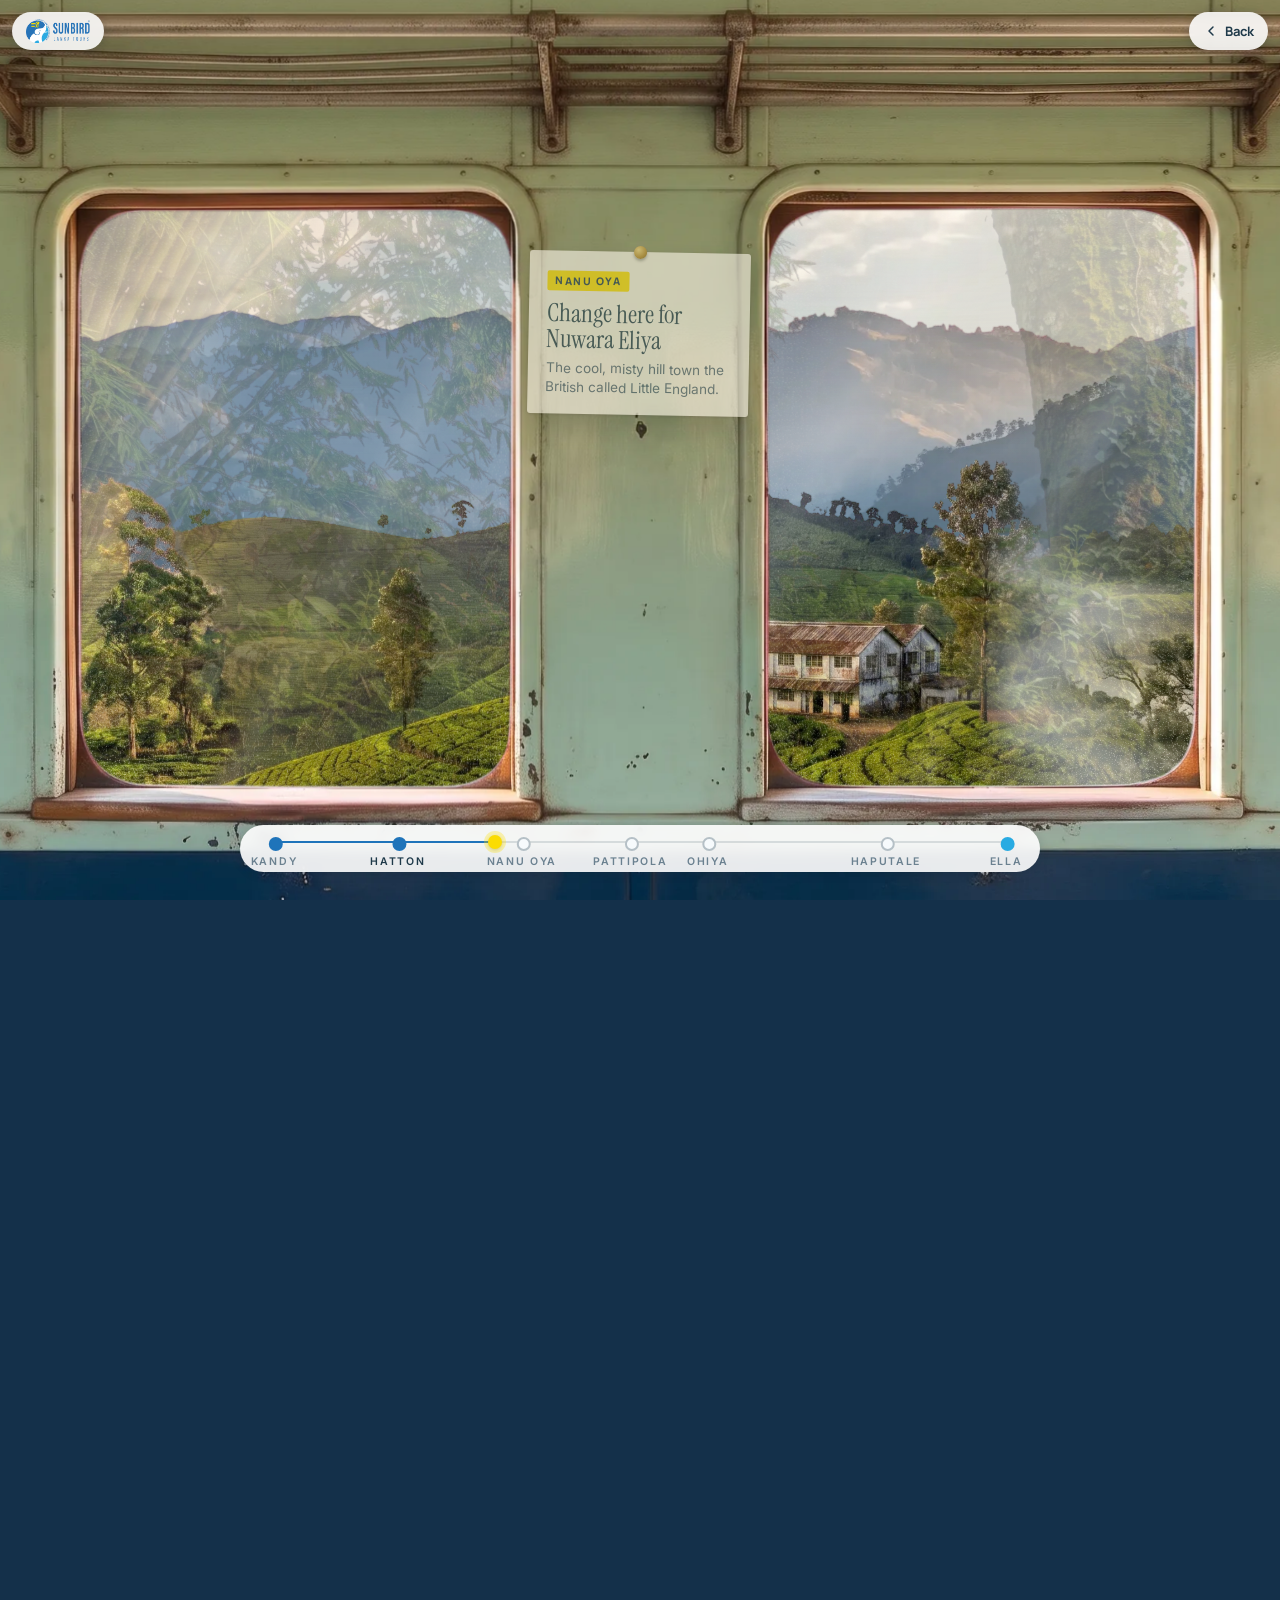
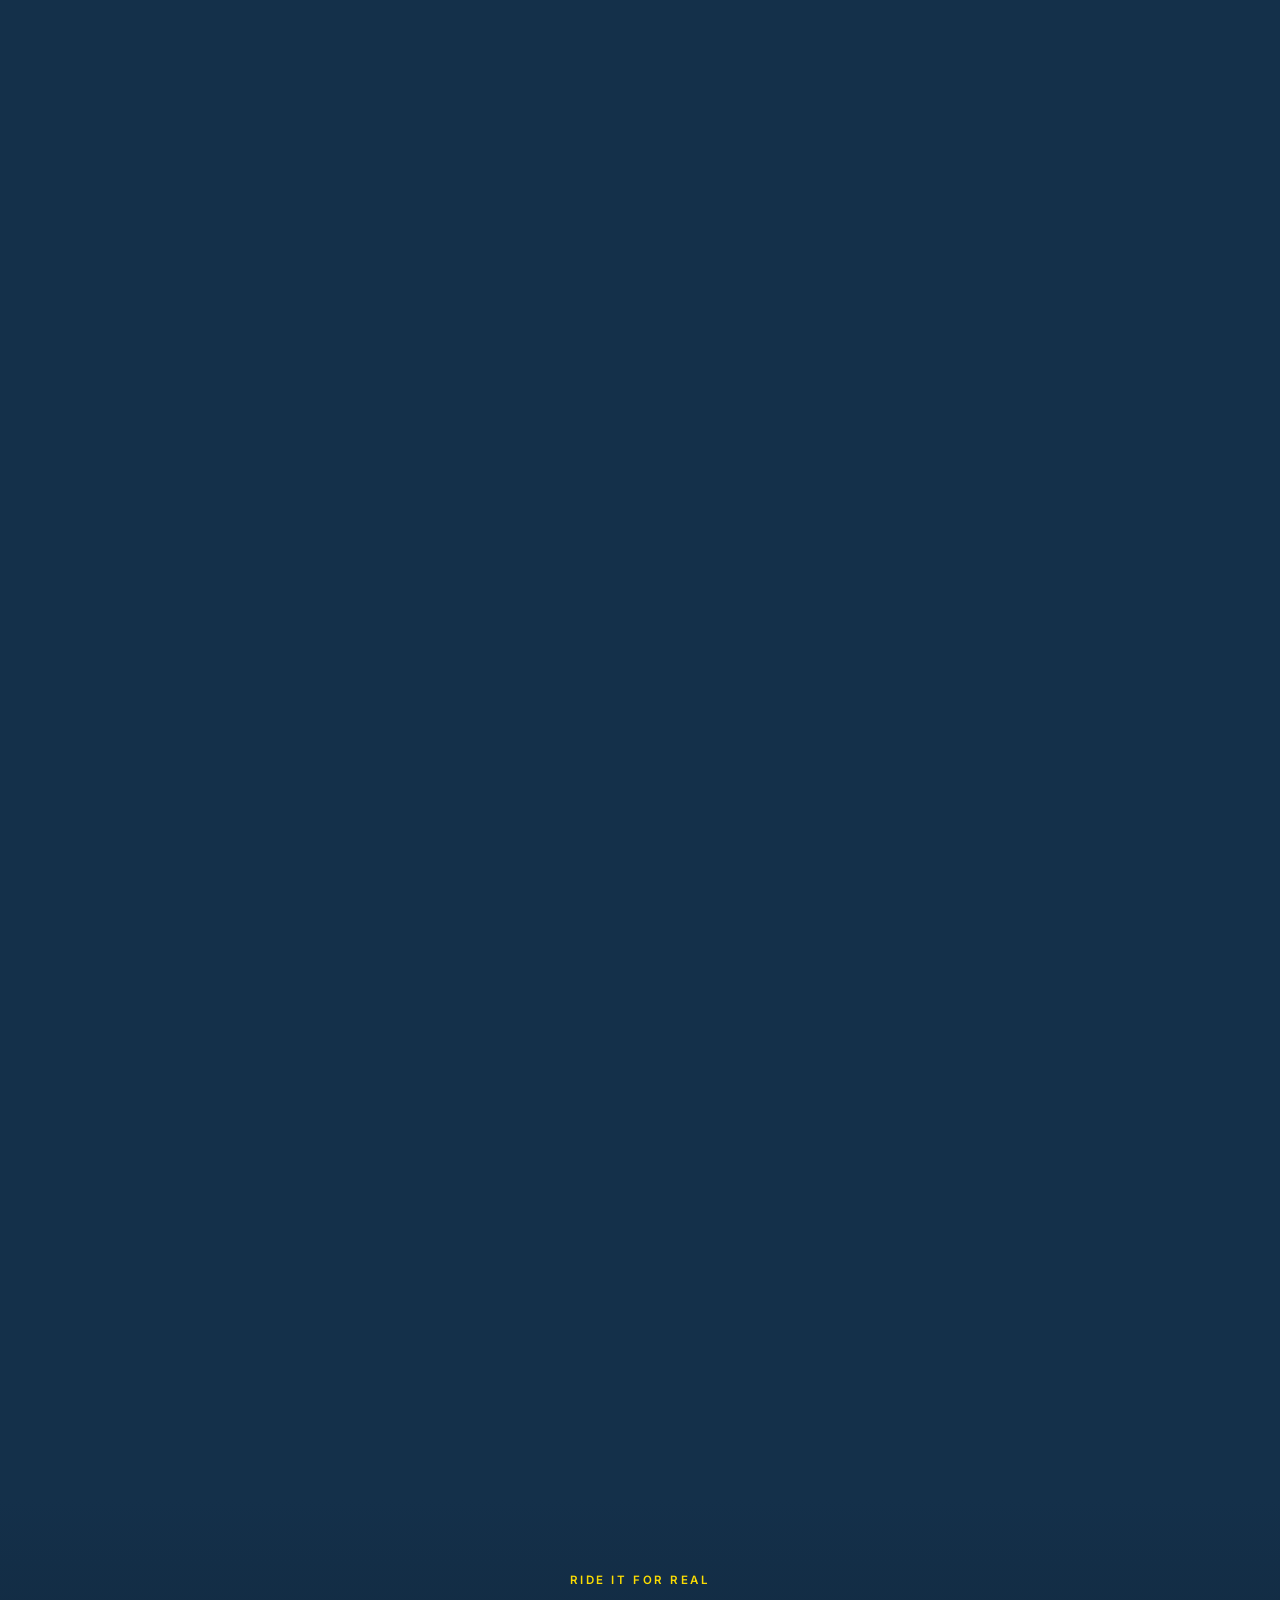
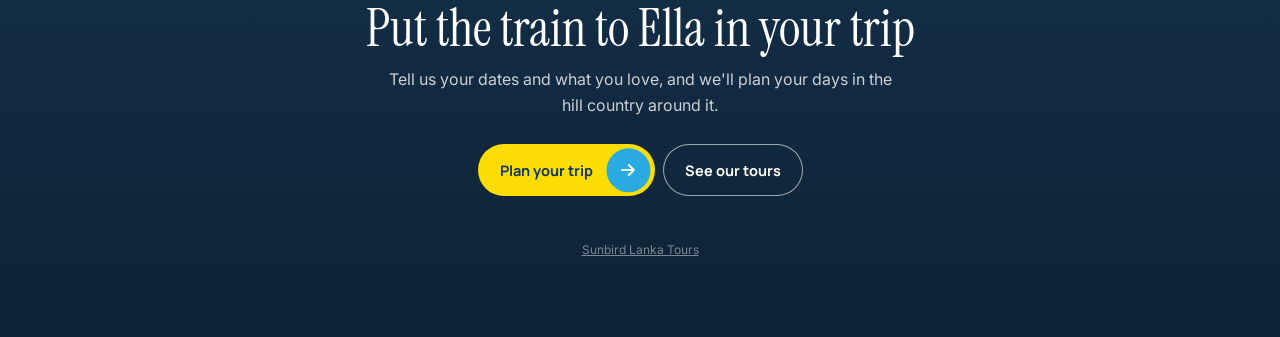
==== commit 4b1aa681: "Ella train scenery, a steadier trip wheel, and popup-book updates - Ella train: new middle and near " ====
--- a/static/ella-train/index.html
+++ b/static/ella-train/index.html
@@ -11,8 +11,8 @@
 <link rel="preconnect" href="https://fonts.googleapis.com">
 <link rel="preconnect" href="https://fonts.gstatic.com" crossorigin>
 <link href="https://fonts.googleapis.com/css2?family=Inter:wght@400;500;600&family=Manrope:wght@600;700;800&family=Instrument+Serif:ital@0;1&display=swap" rel="stylesheet">
-<!-- only the letters on the station board, in Sinhala and Tamil -->
-<link href="https://fonts.googleapis.com/css2?family=Noto+Sans+Sinhala:wght@700&family=Noto+Sans+Tamil:wght@700&text=%E0%B6%87%E0%B6%BD%E0%B7%8A%E0%B6%BD%E0%AE%8E%E0%AE%B2%E0%AF%8D%E0%AE%B2&display=swap" rel="stylesheet">
+<!-- only the letters on the station boards, in Sinhala and Tamil -->
+<link href="https://fonts.googleapis.com/css2?family=Noto+Sans+Sinhala:wght@700&family=Noto+Sans+Tamil:wght@700&text=%E0%AE%8E%E0%AE%92%E0%AE%93%E0%AE%9F%E0%AE%A4%E0%AE%A8%E0%AE%A9%E0%AE%AA%E0%AE%AF%E0%AE%B2%E0%AE%B3%E0%AE%B9%E0%AE%BE%E0%AE%BF%E0%AF%81%E0%AF%88%E0%AF%8A%E0%AF%8D%E0%B6%87%E0%B6%94%E0%B6%A7%E0%B6%AD%E0%B6%B1%E0%B6%B4%E0%B6%BA%E0%B6%BD%E0%B7%84%E0%B7%85%E0%B7%8A%E0%B7%8F%E0%B7%90%E0%B7%92%E0%B7%94%E0%B7%9A%E0%B7%9C&display=swap" rel="stylesheet">
 <style>
   /* brand colours and type, the same as the rest of the site (static/css/site.css): logo blue, logo light blue,
      logo yellow; Inter for text, Manrope for labels and buttons, Instrument Serif for titles */
@@ -21,7 +21,9 @@
           --paper:#F6F0E2;
           --serif:'Instrument Serif', 'Times New Roman', serif;
           --sans:'Inter', system-ui, sans-serif;
-          --ui:'Manrope', system-ui, sans-serif; }
+          --ui:'Manrope', system-ui, sans-serif;
+          /* specks of dust on the window glass */
+          --dust:url("data:image/svg+xml,%3Csvg xmlns='http://www.w3.org/2000/svg' width='240' height='240'%3E%3Cfilter id='f'%3E%3CfeTurbulence type='fractalNoise' baseFrequency='.8' numOctaves='2' seed='4' stitchTiles='stitch'/%3E%3CfeColorMatrix values='0 0 0 0 .93 0 0 0 0 .9 0 0 0 0 .82 3 0 0 0 -1.7'/%3E%3C/filter%3E%3Crect width='240' height='240' filter='url(%23f)'/%3E%3C/svg%3E"); }
   * { box-sizing:border-box; }
   html, body { margin:0; }
   body { font-family:var(--sans); color:var(--ink); background:var(--panel); -webkit-font-smoothing:antialiased; }
@@ -42,33 +44,63 @@
   /* the motion blur: the plane sets how far each copy has faded from sharp to blurred */
   .o.hasblur img { opacity:var(--sharp, 1); }
   .o.hasblur img.blur { opacity:var(--blur, 0); }
+  /* a mirrored copy, so the scenery after the tunnel isn't the same as before it */
+  .o.flip img { transform:scaleX(-1); }
+  /* a piece that shows only part of its picture (the script sets where the picture sits) */
+  .o.crop { overflow:hidden; }
   .fadeL  { -webkit-mask-image:linear-gradient(90deg, transparent, #000 18%); mask-image:linear-gradient(90deg, transparent, #000 18%); }
   .fadeR  { -webkit-mask-image:linear-gradient(270deg, transparent, #000 18%); mask-image:linear-gradient(270deg, transparent, #000 18%); }
   .fadeLR { -webkit-mask-image:linear-gradient(90deg, transparent, #000 18%, #000 82%, transparent); mask-image:linear-gradient(90deg, transparent, #000 18%, #000 82%, transparent); }
 
-  /* the tunnel: a dark stone wall right outside the glass, with soft ribs of slightly lighter rock */
+  /* mist: soft banks of cloud (drawn once by the script) on their own slow planes */
+  .mist { background-image:var(--mist); background-repeat:repeat-x; background-size:auto 100%;
+          -webkit-mask-image:linear-gradient(180deg, transparent, #000 30%, #000 62%, transparent);
+                  mask-image:linear-gradient(180deg, transparent, #000 30%, #000 62%, transparent); }
+
+  /* the tunnel: rough rock rushing past right outside the glass, lit only by the light from the carriage */
   .tunnel { background:
-      linear-gradient(180deg, rgba(0,0,0,.55), rgba(0,0,0,0) 30%, rgba(0,0,0,0) 70%, rgba(0,0,0,.6)),
-      repeating-linear-gradient(90deg, #0B0A09 0 120px, #17140F 150px, #0B0A09 185px, #0B0A09 260px);
+      linear-gradient(180deg, #060504, rgba(6,5,4,.96) 16%, rgba(36,21,8,.6) 42%, rgba(36,21,8,.52) 56%, rgba(6,5,4,.96) 84%, #060504),
+      url(img/rock-loop-blur.webp) 0 50% / auto 100% repeat-x, #0B0A09;
     -webkit-mask-image:linear-gradient(90deg, transparent, #000 3%, #000 97%, transparent);
             mask-image:linear-gradient(90deg, transparent, #000 3%, #000 97%, transparent); }
 
-  /* the platform at Ella: worn concrete with the yellow line along its edge */
-  .platform { background:
-      linear-gradient(180deg, rgba(0,0,0,0) 0 3%, #D9C24A 3% 6%, rgba(0,0,0,0) 6%),
-      linear-gradient(180deg, #CFC7B6, #A49B8A 14%, #8E8676 50%, #6F695D);
-    -webkit-mask-image:linear-gradient(90deg, transparent, #000 4%); mask-image:linear-gradient(90deg, transparent, #000 4%); }
 
   /* the station board's lettering, printed on the yellow board of the sign picture */
   .board { position:absolute; left:10.4%; top:6.6%; width:79%; height:27.6%; display:flex; flex-direction:column;
-           align-items:center; justify-content:center; gap:.04em; color:#1A1712; mix-blend-mode:multiply; opacity:.92; line-height:1; }
+           align-items:center; justify-content:center; gap:.04em; color:#1A1712; mix-blend-mode:multiply; opacity:.92; line-height:1;
+           font-size:calc(var(--fit, 1) * 1em); white-space:nowrap; }
   .board .si { font:700 1em/1 'Noto Sans Sinhala', var(--sans); }
   .board .ta { font:700 .82em/1 'Noto Sans Tamil', var(--sans); }
   .board .en { font:800 1.32em/1 var(--sans); letter-spacing:.1em; margin-top:.06em; }
 
+  /* the light outside: cool in the morning, golden towards Ella, and a moment of glare out of the tunnel */
+  .grade, .glare { position:absolute; inset:0; pointer-events:none; opacity:0; visibility:hidden; }
+  .grade.cool { mix-blend-mode:soft-light; background:linear-gradient(180deg, #8DB2D4, #A7C1D6 60%, #9BB4C4); }
+  .grade.warm { mix-blend-mode:soft-light;
+                background:radial-gradient(ellipse 80% 70% at 88% 6%, #FFD27A, rgba(255,190,90,0) 70%),
+                           linear-gradient(195deg, #FFB45A, #F2995A 55%, #C97C5A); }
+  .glare { right:auto; width:130%; will-change:transform, opacity;
+           background:linear-gradient(90deg, rgba(255,251,240,0), rgba(255,251,240,.95) 14%); }
+
   /* inside: the carriage, with the windows cut out of it */
   .car { position:absolute; left:0; top:0; will-change:transform; transform-origin:50% 70%; }
-  .car img { display:block; width:100%; height:100%; user-select:none; -webkit-user-drag:none; }
+  .car img { position:relative; display:block; width:100%; height:100%; user-select:none; -webkit-user-drag:none; }
+  /* the glass in the windows: a soft sheen, some dust round the edges, and (in a tunnel) the carriage reflected */
+  .glass { position:absolute; inset:0; }
+  .pane { position:absolute; overflow:hidden;
+          background:
+            linear-gradient(118deg, rgba(255,255,255,0) 16%, rgba(255,255,255,.16) 26%, rgba(255,255,255,.05) 33%, rgba(255,255,255,0) 38%),
+            linear-gradient(118deg, rgba(255,255,255,0) 57%, rgba(255,255,255,.09) 61%, rgba(255,255,255,0) 65%),
+            linear-gradient(180deg, rgba(230,240,248,.11), rgba(230,240,248,0) 45%); }
+  .pane::after { content:""; position:absolute; inset:0; background:var(--dust); background-size:240px 240px; opacity:.7;
+                 -webkit-mask-image:radial-gradient(ellipse 74% 70% at 50% 40%, transparent 42%, #000);
+                         mask-image:radial-gradient(ellipse 74% 70% at 50% 40%, transparent 42%, #000); }
+  .pane .mirror { position:absolute; inset:0; opacity:0; visibility:hidden; background-repeat:no-repeat;
+                  transform:scaleX(-1); filter:blur(2.5px) sepia(.4) brightness(.9); }
+  /* the late sun on the carriage wall (masked to the wall, so it never tints the view) */
+  .wash { position:absolute; inset:0; pointer-events:none; opacity:0; visibility:hidden; mix-blend-mode:soft-light;
+          background:linear-gradient(105deg, #FFC86E, #FF9A40 55%, #E47A3C);
+          -webkit-mask-size:100% 100%; mask-size:100% 100%; }
   /* in the tunnel the carriage goes dim, lit by its own warm lamps */
   .shade { position:absolute; inset:0; background:#06080B; opacity:0; pointer-events:none; }
   .lamp { position:absolute; inset:0; opacity:0; pointer-events:none;
@@ -83,15 +115,26 @@
   .pill img { height:24px; width:auto; display:block; }
   .pill svg { width:16px; height:16px; }
 
-  .ticket { position:absolute; left:50%; top:50%; width:min(440px, calc(100% - 40px)); padding:20px 26px 20px;
-            transform:translate(-50%, -50%) rotate(-1.4deg); color:#2A2418; border-radius:6px;
-            background:
-              radial-gradient(circle at 0 50%, transparent 9px, rgba(0,0,0,0) 9.5px),
-              linear-gradient(180deg, #F5EDD7, #EDE2C6);
-            box-shadow:0 22px 50px rgba(8,18,28,.45), 0 2px 6px rgba(0,0,0,.25); }
-  /* the punched notches on each side of the ticket */
-  .ticket::before, .ticket::after { content:""; position:absolute; top:50%; width:18px; height:18px; margin-top:-9px; border-radius:50%; background:rgba(20,48,74,.55); }
-  .ticket::before { left:-9px; } .ticket::after { right:-9px; }
+  /* the ticket: real notches in its sides, and a hole the conductor punches in it as the train sets off */
+  @property --hole { syntax:'<length>'; inherits:false; initial-value:0px; }
+  .ticket { position:absolute; left:50%; top:50%; width:min(440px, calc(100% - 40px));
+            transform:translate(-50%, -50%) rotate(-1.4deg);
+            filter:drop-shadow(0 18px 26px rgba(8,18,28,.42)) drop-shadow(0 2px 3px rgba(0,0,0,.22)); }
+  .tk-paper { padding:20px 26px; color:#2A2418; border-radius:6px; background:linear-gradient(180deg, #F5EDD7, #EDE2C6);
+              --hole:0px;
+              -webkit-mask-image:radial-gradient(circle 9px at 0 50%, transparent 96%, #000), radial-gradient(circle 9px at 100% 50%, transparent 96%, #000),
+                                 radial-gradient(circle var(--hole) at calc(100% - 36px) calc(100% - 34px), transparent 94%, #000);
+              -webkit-mask-composite:source-in;
+                      mask-image:radial-gradient(circle 9px at 0 50%, transparent 96%, #000), radial-gradient(circle 9px at 100% 50%, transparent 96%, #000),
+                                 radial-gradient(circle var(--hole) at calc(100% - 36px) calc(100% - 34px), transparent 94%, #000);
+                      mask-composite:intersect;
+              transition:--hole .22s cubic-bezier(.3,1.7,.5,1); }
+  .punched .tk-paper { --hole:9px; animation:kick .35s ease-out; }
+  @keyframes kick { 30% { transform:translateY(3px) rotate(-.8deg); } }
+  /* the punched-out bit of card, falling away */
+  .chip { position:absolute; right:27px; bottom:25px; width:18px; height:18px; border-radius:50%; background:#EFE5CB; opacity:0; pointer-events:none; }
+  .punched .chip { animation:chip .9s cubic-bezier(.4,0,.8,.6) forwards; }
+  @keyframes chip { 0% { opacity:1; transform:none; } 100% { opacity:0; transform:translate(16px, 150px) rotate(220deg) scale(.8); } }
   .tk-top { display:flex; justify-content:space-between; gap:12px; padding-bottom:10px; border-bottom:1.5px dashed rgba(60,50,30,.3);
             font:600 10.5px/1.2 var(--sans); letter-spacing:.18em; text-transform:uppercase; color:#8A7A55; }
   .tk-route { display:flex; align-items:center; gap:12px; margin:16px 0 4px; font:800 26px/1 var(--ui); letter-spacing:.06em; }
@@ -142,27 +185,40 @@
   .m-tall .note h3, .m-float .note h3 { font-size:21px; margin:8px 0 4px; }
   .m-tall .note p, .m-float .note p { font-size:13px; }
 
-  /* the line from Kandy to Ella, along the bottom */
-  .route { position:absolute; left:50%; bottom:var(--rb, 14px); width:min(800px, calc(100% - 24px)); transform:translateX(-50%); color:#fff;
-           padding:15px 34px 2px; border-radius:999px; background:rgba(12,30,48,.72); box-shadow:0 4px 18px rgba(0,0,0,.25);
-           -webkit-backdrop-filter:blur(6px); backdrop-filter:blur(6px); }
-  .route .track { position:relative; height:2px; background:rgba(255,255,255,.3); }
-  .route .fill { position:absolute; left:0; top:0; bottom:0; width:0; background:var(--sun); }
-  .route .loco { position:absolute; top:-6px; left:0; width:14px; height:14px; margin-left:-7px; border-radius:50%; background:var(--sun);
-                 box-shadow:0 0 0 4px rgba(254,221,0,.28), 0 1px 4px rgba(0,0,0,.4); }
-  .route ol { list-style:none; margin:0; padding:0; position:relative; height:28px; }
-  .route li { position:absolute; top:-6px; transform:translateX(-50%); padding-top:17px; white-space:nowrap;
-              font:600 10.5px/1 var(--sans); letter-spacing:.16em; text-transform:uppercase; color:rgba(255,255,255,.55); text-shadow:0 1px 3px rgba(0,0,0,.5); transition:color .3s; }
-  .route li::before { content:""; position:absolute; top:1px; left:50%; width:10px; height:10px; margin-left:-5px; border-radius:50%;
-                      background:var(--panel); border:2px solid rgba(255,255,255,.6); }
-  .route li.past::before { background:var(--sun); border-color:var(--sun); }
-  .route li.on { color:#fff; }
-  @media (max-width:600px) { .route li span { opacity:0; transition:opacity .3s; } .route li.on span { opacity:1; } }
-
-  /* while the pictures load */
-  .boarding { position:absolute; inset:0; display:grid; place-items:center; background:var(--panel); color:rgba(255,255,255,.8);
-              font:600 12px/1 var(--sans); letter-spacing:.22em; text-transform:uppercase; transition:opacity .6s, visibility .6s; z-index:30; }
+  /* The line from Kandy to Ella along the bottom, drawn like the one under the home page's train window
+     (.er-route in site.css): a thin track, the stations as small dots with Kandy and Ella in sky blue, and the
+     yellow train running along it, on the same white pill as the buttons at the top. The stretch already
+     travelled is the logo blue. Each station takes the ride there. */
+  .route { position:absolute; left:50%; bottom:var(--rb, 14px); width:min(800px, calc(100% - 24px)); transform:translateX(-50%);
+           padding:16px 34px 0; border-radius:999px; background:rgba(255,255,255,.9); pointer-events:auto;
+           box-shadow:0 2px 10px rgba(10,30,50,.18); -webkit-backdrop-filter:blur(6px); backdrop-filter:blur(6px); }
+  .rt-track { position:relative; display:block; height:2px; background:rgba(31,58,74,.14); }
+  .rt-fill { position:absolute; left:0; top:0; bottom:0; width:0; background:var(--blue); }
+  .rt-loco { position:absolute; top:-6px; left:0; z-index:1; width:14px; height:14px; margin-left:-7px; border-radius:50%;
+             background:var(--sun); box-shadow:0 0 0 4px rgba(251,220,3,.3), 0 1px 3px rgba(0,0,0,.2); }
+  .route ol { position:relative; height:30px; margin:-1px 0 0; padding:0; list-style:none; }
+  .route li { position:absolute; top:0; transform:translateX(-50%); }
+  .route li button { position:relative; display:block; padding:15px 4px 6px; border:0; background:none; cursor:pointer; white-space:nowrap;
+                     font:600 10.5px/1 var(--sans); letter-spacing:.16em; text-transform:uppercase; color:#6b8190; transition:color .25s; }
+  .route li button::before { content:""; position:absolute; top:-5px; left:50%; width:10px; height:10px; margin-left:-5px; border-radius:50%;
+                             background:#f6fafc; border:2px solid rgba(31,58,74,.3); transition:background-color .25s, border-color .25s; }
+  .route li:first-child button::before, .route li:last-child button::before { background:var(--sky); border-color:var(--sky); }
+  .route li.past button::before { background:var(--blue); border-color:var(--blue); }
+  .route li.on button, .route li button:hover, .route li button:focus-visible { color:var(--ink); outline:none; }
+  @media (max-width:600px) { .route li button span { opacity:0; transition:opacity .3s; } .route li.on button span { opacity:1; } }
+  @media (prefers-reduced-motion:reduce) { .route li button, .route li button::before { transition:none; } }
+
+  /* while the pictures load: the line from Kandy to Ella fills as they come in */
+  .boarding { position:absolute; inset:0; display:grid; place-items:center; background:var(--panel); color:#fff;
+              transition:opacity .6s, visibility .6s; z-index:30; }
   .ready .boarding { opacity:0; visibility:hidden; }
+  .bd { width:min(320px, 74vw); text-align:center; }
+  .bd-line { display:flex; align-items:center; gap:14px; font:800 14px/1 var(--ui); letter-spacing:.06em; }
+  .bd-line i { flex:1; height:2px; position:relative; background:rgba(255,255,255,.22); }
+  .bd-line b { position:absolute; left:0; top:0; bottom:0; width:4%; background:var(--sun); transition:width .5s cubic-bezier(.2,.7,.2,1); }
+  .bd-line b::after { content:""; position:absolute; right:-6px; top:-5px; width:12px; height:12px; border-radius:50%; background:var(--sun);
+                      box-shadow:0 0 0 4px rgba(254,221,0,.25); }
+  .bd p { margin:18px 0 0; font:600 11px/1 var(--sans); letter-spacing:.22em; text-transform:uppercase; color:rgba(255,255,255,.65); }
 
   /* ---------- after the ride ---------- */
   .after { position:relative; padding:72px 20px 80px; color:#fff; text-align:center;
@@ -180,7 +236,10 @@
   .after small { display:block; margin-top:46px; color:rgba(255,255,255,.45); font-size:12px; }
   .after small a { color:inherit; }
 
-  @media (prefers-reduced-motion:reduce) { .tk-hint svg { animation:none; } }
+  @media (prefers-reduced-motion:reduce) {
+    .tk-hint svg { animation:none; }
+    .tk-paper { transition:none; } .punched .tk-paper, .punched .chip { animation:none; }
+  }
 </style>
 </head>
 <body>
@@ -188,50 +247,57 @@
 <section class="ride" aria-label="The train ride from Kandy to Ella">
   <div class="stage">
     <div class="world" aria-hidden="true"></div>
-    <div class="car" aria-hidden="true"><img alt="" draggable="false"></div>
+    <div class="grade cool"></div>
+    <div class="grade warm"></div>
+    <div class="glare"></div>
+    <div class="car" aria-hidden="true"><div class="glass"></div><img alt="" draggable="false"><div class="wash"></div></div>
     <div class="shade"></div>
     <div class="lamp"></div>
 
     <div class="hud">
       <div class="top">
         <a class="pill" href="/" aria-label="Sunbird Lanka Tours home"><img src="../img/logo.png" alt="Sunbird Lanka Tours"></a>
-        <a class="pill" href="/destinations/ella/">
+        <!-- Back: to the page you came from (see the script); opened from elsewhere, to Ella's page -->
+        <a class="pill back" href="/destinations/ella/">
           <svg viewBox="0 0 24 24" fill="none" stroke="currentColor" stroke-width="2.2" stroke-linecap="round" stroke-linejoin="round" aria-hidden="true"><path d="M15 18l-6-6 6-6"/></svg>
-          Ella
+          Back
         </a>
       </div>
 
-      <div class="ticket" data-out="0.004 0.04">
-        <div class="tk-top"><span>Sunbird Lanka Tours</span><span>Hill country line</span></div>
-        <div class="tk-route"><b>Kandy</b><i></i><b>Ella</b></div>
-        <h1>Take the train to Ella</h1>
-        <p>About seven hours through tea country, mountains and misty tunnels. Scroll to ride it.</p>
-        <div class="tk-hint">Scroll to ride
-          <svg viewBox="0 0 24 24" fill="none" stroke="currentColor" stroke-width="2.4" stroke-linecap="round" stroke-linejoin="round" aria-hidden="true"><path d="M12 5v14M6 13l6 6 6-6"/></svg>
+      <div class="ticket">
+        <div class="tk-paper">
+          <div class="tk-top"><span>Sunbird Lanka Tours</span><span>Hill country line</span></div>
+          <div class="tk-route"><b>Kandy</b><i></i><b>Ella</b></div>
+          <h1>Take the train to Ella</h1>
+          <p>About seven hours through tea country, mountains and misty tunnels. Scroll to ride it.</p>
+          <div class="tk-hint">Scroll to ride
+            <svg viewBox="0 0 24 24" fill="none" stroke="currentColor" stroke-width="2.4" stroke-linecap="round" stroke-linejoin="round" aria-hidden="true"><path d="M12 5v14M6 13l6 6 6-6"/></svg>
+          </div>
         </div>
+        <i class="chip"></i>
       </div>
 
-      <div class="note" data-show="0.13 0.27" style="--r:-1.4deg">
+      <div class="note" data-show="0.135 0.25" style="--r:-1.4deg">
         <span class="tag">Hatton</span>
         <h3>The heart of tea country</h3>
         <p>The slopes are combed with rows of tea bushes, still picked by hand.</p>
       </div>
-      <div class="note" data-show="0.32 0.45" style="--r:1.1deg">
+      <div class="note" data-show="0.295 0.41" style="--r:1.1deg">
         <span class="tag">Nanu Oya</span>
         <h3>Change here for Nuwara Eliya</h3>
         <p>The cool, misty hill town the British called Little England.</p>
       </div>
-      <div class="note" data-show="0.49 0.585" style="--r:-.8deg">
+      <div class="note" data-show="0.435 0.53" style="--r:-.8deg">
         <span class="tag">Pattipola</span>
         <h3>The top of the line</h3>
         <p>Almost 1,900 m up, the highest station in Sri Lanka and the closest stop to Horton Plains.</p>
       </div>
-      <div class="note" data-show="0.6 0.71" style="--r:1.3deg">
+      <div class="note" data-show="0.545 0.72" style="--r:1.3deg">
         <span class="tag">Ohiya</span>
         <h3>Into the mountains</h3>
         <p>Past Ohiya the line ducks through tunnel after tunnel.</p>
       </div>
-      <div class="note" data-show="0.74 0.85" style="--r:-1.1deg">
+      <div class="note" data-show="0.765 0.875" style="--r:-1.1deg">
         <span class="tag">Haputale</span>
         <h3>Lipton's tea country</h3>
         <p>Sir Thomas Lipton's favourite lookout, Lipton's Seat, is just up the hill.</p>
@@ -246,20 +312,28 @@
         </div>
       </div>
 
+      <!-- the line from Kandy to Ella (drawn like the one under the home page's train window);
+           each station takes the ride there -->
       <nav class="route" aria-label="Stations on the line">
-        <div class="track"><i class="fill"></i><i class="loco"></i></div>
+        <span class="rt-track"><i class="rt-fill"></i><i class="rt-loco"></i></span>
         <ol>
-          <li data-p="0.02"><span>Kandy</span></li>
-          <li data-p="0.19"><span>Hatton</span></li>
-          <li data-p="0.38"><span>Nanu Oya</span></li>
-          <li data-p="0.53"><span>Pattipola</span></li>
-          <li data-p="0.79"><span>Haputale</span></li>
-          <li data-p="0.965"><span>Ella</span></li>
+          <li data-p="0.02"><button type="button"><span>Kandy</span></button></li>
+          <li data-p="0.18"><button type="button"><span>Hatton</span></button></li>
+          <li data-p="0.34"><button type="button"><span>Nanu Oya</span></button></li>
+          <li data-p="0.48"><button type="button"><span>Pattipola</span></button></li>
+          <li data-p="0.58"><button type="button"><span>Ohiya</span></button></li>
+          <li data-p="0.81"><button type="button"><span>Haputale</span></button></li>
+          <li data-p="0.965"><button type="button"><span>Ella</span></button></li>
         </ol>
       </nav>
     </div>
 
-    <div class="boarding">Boarding&hellip;</div>
+    <div class="boarding">
+      <div class="bd">
+        <div class="bd-line"><span>Kandy</span><i><b></b></i><span>Ella</span></div>
+        <p>Boarding&hellip;</p>
+      </div>
+    </div>
   </div>
 </section>
 
@@ -278,7 +352,7 @@
 (() => {
   const $ = (s, r = document) => r.querySelector(s);
   const ride = $('.ride'), stage = $('.stage'), world = $('.world'), car = $('.car'), carImg = $('.car img');
-  const hud = $('.hud'), shade = $('.shade'), lamp = $('.lamp');
+  const glass = $('.glass'), hud = $('.hud'), shade = $('.shade'), lamp = $('.lamp'), glare = $('.glare');
   const reduce = matchMedia('(prefers-reduced-motion: reduce)').matches;
   const clamp = (v, a = 0, b = 1) => Math.min(b, Math.max(a, v));
   const ss = t => (t = clamp(t), t * t * (3 - 2 * t));
@@ -293,22 +367,50 @@
   const IMG = {
     sky:  { src:'img/sky-loop.webp',  a:1764 / 1018 },
     far:  { src:'img/far-loop.webp',  a:1733 / 1018 },
-    mid:  { src:'img/mid-loop.webp',  a:2538 / 1344 },
     near: { src:'img/near-loop.webp', blur:'img/near-loop-blur.webp', a:1971 / 1018 },
     rock: { src:'img/rock-loop.webp', blur:'img/rock-loop-blur.webp', a:1675 / 848 },
     sign: { src:'img/sign.webp', a:1100 / 910 },
   };
+  // The tea hills are rows of different pictures. Each piece runs straight on into the next: a picture, then a
+  // join made from the end of that picture and the start of the next one (widths in pixels at height h0).
+  // Row A runs from Kandy to the tunnel (the old tea hills, the factory, the misty top of the line) and row B
+  // from the tunnel to Ella (the cottages, then the old tea hills again with the farmhouse and the waterfall).
+  const ROW = {
+    A: { h0:1344, loop:[['mid-tea', 1818], ['mid-j-tea-factory', 720], ['mid-factory', 1088], ['mid-j-factory-misty', 720],
+                        ['mid-misty', 1152], ['mid-j-misty-tea', 720]] },
+    B: { h0:1344, loop:[['mid-cottages', 1464], ['mid-j-cottages-tea', 720], ['mid-tea', 1818], ['mid-j-tea-cottages', 720]] },
+  };
+  // The trackside: after each open stretch it starts again with the bamboo and the mossy trunk, which run
+  // through a short join into the old loop of trees, picked up 416 px in (widths in pixels at height h0).
+  const SIDE = { h0:1018, loopW:1971, pickUp:416,
+    bamboo:{ src:'img/near-bamboo.webp', blur:'img/near-bamboo-blur.webp', w:2234 },
+    join:  { src:'img/near-j-bamboo.webp', blur:'img/near-j-bamboo-blur.webp', w:160 } };
+
+  // The stations the train passes (p = how far along the scroll), with their names as the boards print them:
+  // Sinhala, Tamil and English.
+  const STN = [
+    { p:0.18,  en:'Hatton',    si:'හැටන්',    ta:'ஹட்டன்' },
+    { p:0.34,  en:'Nanu Oya',  si:'නානුඔය',   ta:'நானுஓயா' },
+    { p:0.48,  en:'Pattipola', si:'පට්ටිපොළ', ta:'பட்டிப்பொல' },
+    { p:0.58,  en:'Ohiya',     si:'ඔහිය',     ta:'ஒஹிய' },
+    { p:0.81,  en:'Haputale',  si:'හපුතලේ',   ta:'ஹப்புத்தளை' },
+  ];
+  const ELLA = { en:'Ella', si:'ඇල්ල', ta:'எல்ல' };
 
   /* ---- how the train moves along the scroll ----
      Distances are in "window heights" (bh), so the ride looks the same on every screen.
-     The train pulls away gently, runs at speed, and slows into Ella at the end. */
+     The train pulls away gently, runs at speed, eases through each station so its board can be read,
+     and slows into Ella at the end. */
   const XEND = 40;
   function speedAt(p) {
+    let v;
     if (p < 0.012) return 0;
-    if (p < 0.10)  return ss((p - 0.012) / 0.088);
-    if (p < 0.84)  return 1;
-    if (p < 0.962) return 1 - ss((p - 0.84) / 0.122);
-    return 0;
+    if (p < 0.10) v = ss((p - 0.012) / 0.088);
+    else if (p < 0.84) v = 1;
+    else if (p < 0.962) v = 1 - ss((p - 0.84) / 0.122);
+    else return 0;
+    for (const s of STN) { const d = Math.abs(p - s.p) / 0.04; if (d < 1) v *= 1 - 0.72 * (1 - ss(d)); }
+    return v;
   }
   const N = 2400, XT = new Float32Array(N + 1);
   { let acc = 0; for (let i = 1; i <= N; i++) { acc += speedAt((i - 0.5) / N); XT[i] = acc; }
@@ -316,9 +418,48 @@
   const X = p => { p = clamp(p) * N; const i = Math.floor(p); return i >= N ? XT[N] : XT[i] + (XT[i + 1] - XT[i]) * (p - i); };
 
   // where things happen along the line (as scroll progress)
-  const EV = { rockIn:0.603, tunIn:0.632, tunOut:0.688, rockOut:0.716, platform:0.905 };
-
-  let L = null, objs = [], tunnel = null, planes = new Map(), blurPlane = null;
+  // (ella: where the trackside trees end, leaving the view open as the train comes in)
+  const EV = { rockIn:0.635, tunIn:0.66, tunOut:0.71, rockOut:0.735, ella:0.905 };
+
+  // How the light and the weather change over the day: [progress, amount] pairs, eased in between.
+  // A cool morning out of Kandy, mist over the top of the line around Pattipola, a little more at Haputale,
+  // and warm late light coming into Ella.
+  const ramp = pts => p => {
+    if (p <= pts[0][0]) return pts[0][1];
+    for (let i = 1; i < pts.length; i++) {
+      const [b, vb] = pts[i];
+      if (p <= b) { const [a, va] = pts[i - 1]; return va + (vb - va) * ss((p - a) / (b - a)); }
+    }
+    return pts[pts.length - 1][1];
+  };
+  const SKY = {
+    cool:  ramp([[0, .55], [0.2, .12], [0.4, .12], [0.47, .4], [0.58, .4], [0.68, 0]]),
+    warm:  ramp([[0.72, 0], [0.82, .45], [0.96, .9]]),
+    mistB: ramp([[0, .6], [0.2, .18], [0.38, .18], [0.45, .85], [0.58, .9], [0.66, .2], [0.8, .3], [0.92, 0]]),
+    mistF: ramp([[0.38, 0], [0.45, .7], [0.58, .75], [0.65, .2], [0.7, 0]]),
+  };
+
+  // The mist: soft, wide banks of cloud, drawn once into a picture that repeats seamlessly sideways.
+  // Every bank stays inside the picture top to bottom, so the band never ends in a straight line.
+  (() => {
+    const W = 768, H = 192, cv = document.createElement('canvas'); cv.width = W; cv.height = H;
+    const g = cv.getContext('2d');
+    let seed = 11; const rnd = () => (seed = seed * 16807 % 2147483647) / 2147483647;
+    for (let i = 0; i < 70; i++) {
+      const r = 20 + rnd() * 50, sx = 2 + rnd() * 2.5, x = rnd() * W, a = 0.06 + rnd() * 0.14;
+      const y = H / 2 + (rnd() * 2 - 1) * (H / 2 - r - 2);
+      for (const dx of [-W, 0, W]) {
+        if (x + dx + r * sx < 0 || x + dx - r * sx > W) continue;
+        g.save(); g.translate(x + dx, y); g.scale(sx, 1);
+        const gr = g.createRadialGradient(0, 0, 0, 0, 0, r);
+        gr.addColorStop(0, `rgba(238,243,246,${a})`); gr.addColorStop(1, 'rgba(238,243,246,0)');
+        g.fillStyle = gr; g.fillRect(-r, -r, r * 2, r * 2); g.restore();
+      }
+    }
+    stage.style.setProperty('--mist', `url(${cv.toDataURL()})`);
+  })();
+
+  let L = null, objs = [], tunnel = null, planes = new Map(), blurPlane = null, mirrors = [], mistB = null, mistF = null;
 
   // one plane per speed (k); the first thing on it decides how it stacks against the others
   function planeFor(k, z) {
@@ -327,7 +468,7 @@
       const el = document.createElement('div');
       el.className = 'plane'; el.style.zIndex = z;
       world.appendChild(el);
-      p = { el, k, tx:null, cur:0, b:null };
+      p = { el, k, tx:null, cur:0, b:null, o:-1 };
       planes.set(k, p);
     }
     return p;
@@ -350,6 +491,12 @@
       : `left:${(o.x * L.bh).toFixed(2)}px;width:${(o.w * L.bh).toFixed(1)}px;height:${(o.h * L.bh).toFixed(1)}px;top:${(L.by0 + o.top * L.bh).toFixed(1)}px;z-index:${o.z}`;
     if (o.src) { const im = new Image(); im.alt = ''; im.decoding = 'async'; im.src = o.src; el.appendChild(im); }
     if (o.blur) { const im = new Image(); im.alt = ''; im.className = 'blur'; im.decoding = 'async'; im.src = o.blur; el.appendChild(im); }
+    if (o.crop) {
+      // show only columns c0..c1 (0..1) of the picture; mirrored, the picture is placed so the flip lands on them
+      const [c0, c1] = o.crop, f = c1 - c0, at = /\bflip\b/.test(o.cls || '') ? 1 - c1 : c0;
+      el.classList.add('crop');
+      for (const im of el.querySelectorAll('img')) { im.style.left = (-at / f * 100) + '%'; im.style.width = (100 / f) + '%'; }
+    }
     if (o.html) el.insertAdjacentHTML('beforeend', o.html);
     o.plane = planeFor(o.k, o.z);
     if (o.blur) blurPlane = o.plane;
@@ -361,7 +508,9 @@
 
   // Lay copies of a picture end to end, in rows broken only where `skip` leaves a gap.
   // `at` pins one point of the picture (0..1 across it) to the middle of the screen at Ella.
-  function strip(kind, k, z, top, h, from, to, skip = [], at = null) {
+  // opt.flip mirrors every copy, opt.flipFrom mirrors the copies from that x on, and opt.ver ('A' or 'B')
+  // says whether the row is seen before or after the swap in the middle of the tunnel.
+  function strip(kind, k, z, top, h, from, to, skip = [], at = null, opt = {}) {
     const I = IMG[kind], w = h * I.a, xs = [];
     if (at !== null) {
       const anchor = XEND * k - at * w;
@@ -373,34 +522,133 @@
       if (x === null) { run = null; return; }
       const l = i > 0 && xs[i - 1] === null, r = i < xs.length - 1 && xs[i + 1] === null;
       if (!run) run = addRun(k, z, top, h, x);
-      addObj({ k, z, top, h, w, x, src:I.src, blur:I.blur, cls:l && r ? 'fadeLR' : l ? 'fadeL' : r ? 'fadeR' : '' }, run);
+      const flip = opt.flip || (opt.flipFrom !== undefined && x >= opt.flipFrom);
+      addObj({ k, z, top, h, w, x, src:I.src, blur:I.blur, ver:opt.ver,
+               cls:((l && r ? 'fadeLR' : l ? 'fadeL' : r ? 'fadeR' : '') + (flip ? ' flip' : '')).trim() }, run);
     });
+  }
+
+  // A row of different pictures (ROW.A / ROW.B), laid end to end round its loop from `from` to `to`.
+  // `pin` puts point `at` (0..1 across piece i) at x.
+  function row(k, z, top, h, from, to, R, pin, ver) {
+    const P = R.loop.map(([name, w]) => ({ src:`img/${name}.webp`, w:w / R.h0 * h }));
+    let i = pin.i, x0 = pin.x - pin.at * P[i].w;
+    while (x0 > from) { i = (i - 1 + P.length) % P.length; x0 -= P[i].w; }
+    const run = addRun(k, z, top, h, x0);
+    for (let x = x0; x < to; i = (i + 1) % P.length) {
+      addObj({ k, z, top, h, w:P[i].w, x, src:P[i].src, ver }, run);
+      x += P[i].w;
+    }
+  }
+
+  // The trackside between x0 and x1: the bamboo, its join, then the old loop of trees. Mirrored (after the rock
+  // cutting) the whole run is reversed, so it ends with the bamboo instead. The run stops at the last piece that
+  // fits, so the open stretches come out uneven. `open` = the run's start is off screen, so it needs no fade.
+  function trackside(x0, x1, mirrored, open = false) {
+    const s = 1.2 / SIDE.h0, cut = SIDE.pickUp / SIDE.loopW;
+    const loop = { src:IMG.near.src, blur:IMG.near.blur, w:SIDE.loopW * s };
+    const seq = [{ ...SIDE.bamboo, w:SIDE.bamboo.w * s }, { ...SIDE.join, w:SIDE.join.w * s },
+                 { src:IMG.near.src, blur:IMG.near.blur, w:(SIDE.loopW - SIDE.pickUp) * s, crop:[cut, 1] }];
+    const pieces = [];
+    for (let len = 0, i = 0; ; i++) {
+      const p = seq[i] || loop;
+      if (len + p.w > x1 - x0 + 0.3) break;
+      pieces.push(p); len += p.w;
+    }
+    if (!pieces.length) return;
+    if (mirrored) pieces.reverse();
+    let x = mirrored ? x1 - pieces.reduce((a, p) => a + p.w, 0) : x0;
+    const run = addRun(1, 6, -0.12, 1.2, x);
+    pieces.forEach((p, i) => {
+      const l = i === 0 && !open, r = i === pieces.length - 1;
+      const fade = l && r ? 'fadeLR' : l ? 'fadeL' : r ? 'fadeR' : '';
+      addObj({ k:1, z:6, top:-0.12, h:1.2, w:p.w, x, src:p.src, blur:p.blur, crop:p.crop,
+               cls:(fade + (mirrored ? ' flip' : '')).trim() }, run);
+      x += p.w;
+    });
+  }
+
+  // a band of mist on its own plane, as long as the ride
+  function mist(k, z, top, h) {
+    addObj({ k, z, top, h, x:-L.half - 3, w:XEND * k + 2 * L.half + 4, cls:'mist' });
+    return planes.get(k);
+  }
+
+  // make each station's name fit its board
+  function fitBoards() {
+    for (const b of world.querySelectorAll('.board')) {
+      b.style.setProperty('--fit', 1);
+      const room = b.clientWidth * 0.9, widest = Math.max(...[...b.children].map(c => c.offsetWidth));
+      if (widest > room) b.style.setProperty('--fit', (room / widest).toFixed(3));
+    }
   }
 
   function layout() {
     const vw = stage.clientWidth, vh = stage.clientHeight;
     const C = vw / vh < 0.9 ? CAR.tall : CAR.wide;
-    const s = Math.max(vw / C.w, vh / C.h);
-    const cw = C.w * s, ch = C.h * s, ox = (vw - cw) / 2, oy = (vh - ch) / 2;
+    let s = Math.max(vw / C.w, vh / C.h), ox, oy;
+    if (C === CAR.tall) {
+      // On a tall screen, come in close to the one window, and keep room under it for the notes and the route.
+      const [wa, wb] = C.wins[0], [y0, y1] = C.y, T = 60, B = 270;
+      s = Math.max(s, Math.min(0.8 * vw / (wb - wa), (vh - T - B) / (y1 - y0)));
+      const top = T + Math.max(0, (vh - T - B - (y1 - y0) * s) / 2);
+      ox = clamp(vw / 2 - (wa + wb) / 2 * s, vw - C.w * s, 0);
+      oy = clamp(top - y0 * s, vh - C.h * s, 0);
+    } else {
+      ox = (vw - C.w * s) / 2; oy = (vh - C.h * s) / 2;
+    }
+    const cw = C.w * s, ch = C.h * s;
     if (carImg.getAttribute('src') !== C.src) carImg.src = C.src;
     Object.assign(car.style, { width:cw + 'px', height:ch + 'px', left:ox + 'px', top:oy + 'px' });
 
     const by0 = oy + C.y[0] * s, by1 = oy + C.y[1] * s, bh = by1 - by0;
     const wins = C.wins.map(([a, b]) => [ox + a * s, ox + b * s]);
     L = { vw, vh, by0, by1, bh, wins, half:vw / 2 / bh };
+    stage.style.setProperty('--bh', bh + 'px');
+
+    // the glass in each window (just under the carriage picture), and the carriage reflected in it,
+    // smaller and blurred, as it shows in a tunnel
+    const pad = 0.012 * bh, kR = 0.62;
+    glass.replaceChildren(); mirrors = [];
+    C.wins.forEach(([a, b]) => {
+      const pane = document.createElement('i'), m = document.createElement('b');
+      const pl = a * s - pad, pt = C.y[0] * s - pad, pw = (b - a) * s + 2 * pad, ph = bh + 2 * pad;
+      pane.className = 'pane';
+      pane.style.cssText = `left:${pl}px;top:${pt}px;width:${pw}px;height:${ph}px`;
+      const cx = ((a + b) / 2 + 0.6 * (b - a)) * s * kR, cy = (C.y[0] + C.y[1]) / 2 * s * kR;
+      m.className = 'mirror';
+      m.style.cssText = `background-image:url(${C.src});background-size:${cw * kR}px ${ch * kR}px;background-position:${pw / 2 - cx}px ${ph / 2 - cy}px`;
+      pane.appendChild(m); glass.appendChild(pane);
+      mirrors.push({ el:m, o:-1 });
+    });
+    const wash = $('.wash');
+    wash.style.webkitMaskImage = wash.style.maskImage = `url(${C.src})`;
 
     world.replaceChildren(); objs = []; planes = new Map(); blurPlane = null;
     const H = L.half, x = X;
 
-    // sky and distant mountains barely move; tea hills drift; the trackside rushes past
+    // Sky and distant mountains barely move; mist hangs in the valleys; tea hills drift; the trackside rushes past.
+    // In the middle of the tunnel, while the rock hides everything, the mountains and the tea hills swap to
+    // mirrored copies (row B), so the second half of the ride doesn't show the same views again.
+    const xSwap = L.xSwap = x((EV.tunIn + EV.tunOut) / 2);
     strip('sky',  0.012, 1, -by0 / bh - 0.06, vh / bh + 0.12, -H - 4, XEND * 0.012 + H + 1);
-    strip('far',  0.06,  2, -0.07, 1.08, -H - 3, XEND * 0.06 + H + 1);
-    // (the tea hills stop with the farmhouse and the waterfall in view)
-    strip('mid',  0.24,  3,  0.27, 0.96, -H - 3, XEND * 0.24 + H + 1, [], 0.562);
-
+    strip('far',  0.06,  2, -0.07, 1.08, -H - 3, xSwap * 0.06 + H + 1, [], null, { ver:'A' });
+    strip('far',  0.06,  2, -0.07, 1.08, xSwap * 0.06 - H - 1, XEND * 0.06 + H + 1, [], null, { ver:'B', flip:true });
+    mistB = mist(0.12, 3, -0.05, 0.85);
+    // The tea hills, drawn large and drifting slowly. Row A has the misty top of the line centred between
+    // Pattipola and Ohiya; row B comes to rest at Ella with the farmhouse and the waterfall in view.
+    row(0.19, 4, 0.17, 1.3, -H - 3, xSwap * 0.19 + H + 1, ROW.A, { i:4, at:0.5, x:x(0.53) * 0.19 }, 'A');
+    row(0.19, 4, 0.17, 1.3, xSwap * 0.19 - H - 1, XEND * 0.19 + H + 1, ROW.B, { i:2, at:0.388, x:XEND * 0.19 }, 'B');
+    mistF = mist(0.42, 5, 0.2, 0.8);
+
+    // The trackside, in runs between a few open stretches, the rock cutting, and the open view at Ella
+    // (mirrored after the rock cutting).
     const rock = [x(EV.rockIn), x(EV.rockOut)];
-    const plat = x(EV.platform);
-    strip('near', 1, 6, -0.12, 1.2, -H - 3, XEND + H + 1, [[rock[0] - 0.6, rock[1] + 0.6], [plat - 0.8, 1e9]]);
+    const plat = x(EV.ella);
+    const gaps = [0.1, 0.26, 0.41].map(p => x(p));
+    const ends = [-H - 3, ...gaps.flatMap(g => [g - 1, g + 1]), rock[0] - 0.6];
+    for (let i = 0; i < ends.length; i += 2) trackside(ends[i], ends[i + 1], false, i === 0);
+    trackside(rock[1] + 0.6, plat - 0.8, true);
 
     // the rock cutting, and the tunnel in the middle of it
     const rH = 1.4, rW = rH * IMG.rock.a;
@@ -411,20 +659,24 @@
     }
     tunnel = addObj({ k:1, z:8, top:-0.25, h:1.5, w:x(EV.tunOut) - x(EV.tunIn), x:x(EV.tunIn), cls:'tunnel' });
 
-    // Ella: the platform, and the station board, coming to rest in a window
-    const winC = wins.map(([a, b]) => (a + b) / 2);
+    // The stations: the board, which passes through the middle of a window just as the train is slowest.
+    // Its posts run on below the window, so the bit of concrete at their feet stays out of sight.
     const full = wins.filter(([a, b]) => a >= 0 && b <= vw);
     const pick = (full.length ? full : wins).map(([a, b]) => [(a + b) / 2, b - a])
       .sort((A, B) => (A[0] < vw / 2) - (B[0] < vw / 2) || Math.abs(A[0] - vw / 2) - Math.abs(B[0] - vw / 2))[0];
     const sw = Math.min(0.66, pick[1] / bh * 0.8), sh = sw / IMG.sign.a;
-    const signX = XEND + (pick[0] - vw / 2) / bh - sw / 2;
-    addObj({ k:1, z:5, top:0.955, h:0.5, w:XEND + H + 2 - plat, x:plat, cls:'platform' });
-    addObj({ k:1, z:6, top:1.0 - sh, h:sh, w:sw, x:signX, src:IMG.sign.src,
-             html:'<div class="board"><span class="si">ඇල්ල</span><span class="ta">எல்ல</span><span class="en">ELLA</span></div>' })
+    const toWin = (pick[0] - vw / 2) / bh;
+    const sign = (xl, st) => addObj({ k:1, z:7, top:1 - 0.9 * sh, h:sh, w:sw, x:xl, src:IMG.sign.src,
+        html:`<div class="board"><span class="si">${st.si}</span><span class="ta">${st.ta}</span><span class="en">${st.en.toUpperCase()}</span></div>` })
       .el.style.fontSize = (sh * bh * 0.082).toFixed(1) + 'px';
+    STN.forEach(st => sign(x(st.p) + toWin - sw / 2, st));
+    // Ella: the board comes to rest in a window
+    sign(XEND + toWin - sw / 2, ELLA);
+    fitBoards();
 
     // where the notes go: on the wall between the two middle windows, under the window on phones,
     // or over the bottom of the window when the wall panel is too narrow
+    const winC = wins.map(([a, b]) => (a + b) / 2);
     let mode, nx, ny, nw;
     if (C === CAR.tall) {
       mode = 'm-tall'; nx = winC[0]; ny = oy + C.panel * ch + 6; nw = Math.min(vw - 32, 380);
@@ -441,7 +693,10 @@
     hud.style.setProperty('--ny', ny + 'px');
     hud.style.setProperty('--nw', nw + 'px');
     const panelTop = oy + (C === CAR.tall ? 0.97 : C.panel) * ch;
-    hud.style.setProperty('--rb', Math.max(14, Math.min(28, (vh - panelTop - 30) / 2)) + 'px');
+    const rb = Math.max(14, Math.min(28, (vh - panelTop - 30) / 2));
+    hud.style.setProperty('--rb', rb + 'px');
+    // a note hanging over the bottom of the window keeps clear of the route
+    if (mode === 'm-float') hud.style.setProperty('--ny', Math.min(ny, vh - rb - routeEl.offsetHeight - 12) + 'px');
 
     const r = ride.getBoundingClientRect();
     L.rideTop = r.top + scrollY; L.rideLen = ride.offsetHeight - vh;
@@ -456,16 +711,36 @@
   const stops = [...document.querySelectorAll('.route li')].map(el => ({ el, p:+el.dataset.p }));
   const P0 = stops[0].p, P1 = stops[stops.length - 1].p, pos = p => clamp((p - P0) / (P1 - P0)) * 100;
   stops.forEach(s => s.el.style.left = pos(s.p) + '%');
-  const fill = $('.route .fill'), loco = $('.route .loco');
+  const routeEl = $('.route'), fill = $('.rt-fill'), loco = $('.rt-loco');
+  // a station takes the ride there (Kandy to the very start, Ella to the very end)
+  stops.forEach((s, i) => s.el.querySelector('button').addEventListener('click', () => {
+    const p = i === 0 ? 0 : i === stops.length - 1 ? 1 : s.p;
+    if (L) scrollTo({ top:L.rideTop + p * L.rideLen, behavior:reduce ? 'auto' : 'smooth' });
+  }));
+
+  // Back goes to the page that brought you here (the home page's train window, or Ella's page), just as the
+  // browser's Back button would, so you land where you were. Opened from anywhere else, it goes to Ella's page.
+  $('.pill.back').addEventListener('click', e => {
+    let from = null;
+    try { from = document.referrer ? new URL(document.referrer) : null; } catch (_) {}
+    if (from && from.origin === location.origin && from.pathname !== location.pathname && history.length > 1) {
+      e.preventDefault();
+      history.back();
+    }
+  });
   function setOpacity(o, v) {
     v = Math.round(v * 100) / 100;
     if (v === o.o) return; o.o = v;
     o.el.style.opacity = v; o.el.style.visibility = v > 0 ? 'visible' : 'hidden';
   }
   const tk = { el:ticket, o:-1 }, rt = { el:$('.route'), o:-1 };
+  const gCool = { el:$('.grade.cool'), o:-1 }, gWarm = { el:$('.grade.warm'), o:-1 }, gWash = { el:$('.wash'), o:-1 }, gl = { el:glare, o:-1 };
+  let punched = false;
 
   function hudAt(p) {
-    const t = ss((p - 0.004) / 0.036);
+    // the conductor punches the ticket as the train sets off, then it slides away
+    if (!punched && p > 0.0015) { punched = true; ticket.classList.add('punched'); }
+    const t = ss((p - 0.01) / 0.034);
     setOpacity(tk, 1 - t);
     ticket.style.transform = `translate(-50%, calc(-50% + ${(t * 40).toFixed(1)}px)) rotate(-1.4deg)`;
     const f = 0.018;
@@ -480,6 +755,7 @@
   /* ---- each frame ---- */
   const last = { p:-1 };
   let pT = 0, pC = 0, prevX = 0, speed = 0, jolt = 0, rail = 0, joltAt = 0, tPrev = performance.now();
+  let dark = false, litAt = -1e9;
 
   function readScroll() { if (L) pT = clamp((scrollY - L.rideTop) / L.rideLen); }
   addEventListener('scroll', readScroll, { passive:true });
@@ -503,16 +779,17 @@
       jolt *= Math.exp(-dt * 16);
     }
 
-    if (pC !== last.p || moving || jolt > 0.02) {
+    if (pC !== last.p || moving || jolt > 0.02 || now - litAt < 600) {
       last.p = pC;
       const { vw, bh } = L;
       for (const p of planes.values()) {
         p.cur = vw / 2 - x * p.k * bh;
         if (p.tx === null || Math.abs(p.cur - p.tx) > 0.05) { p.el.style.transform = `translate3d(${p.cur.toFixed(2)}px,0,0)`; p.tx = p.cur; }
       }
-      // only what is in view is drawn
+      // only what is in view is drawn (and, for the rows that swap in the tunnel, only the current row)
+      const ver = x < L.xSwap ? 'A' : 'B';
       for (const o of objs) {
-        const sx = o.plane.cur + o.x * bh, vis = sx < vw + 4 && sx + o.w * bh > -4;
+        const sx = o.plane.cur + o.x * bh, vis = (!o.ver || o.ver === ver) && sx < vw + 4 && sx + o.w * bh > -4;
         if (vis !== o.vis) { o.el.style.visibility = vis ? 'visible' : 'hidden'; o.vis = vis; }
       }
       // motion blur on the trackside, fading in with speed (pixels per second)
@@ -523,11 +800,31 @@
         blurPlane.el.style.setProperty('--sharp', (1 - b * 0.85).toFixed(2));
       }
 
-      // the tunnel: how much of the screen it fills decides how dark the carriage is
+      // the light and the mist for this stretch of the line
+      setOpacity(gCool, SKY.cool(pC));
+      const warm = SKY.warm(pC);
+      setOpacity(gWarm, warm);
+      // the low sun on the wall flickers a little as the trackside trees pass
+      setOpacity(gWash, warm * (0.6 + 0.4 * (0.5 + 0.5 * Math.sin(x * 2.3) * Math.sin(x * 0.71 + 1.3))));
+      setOpacity(mistB, SKY.mistB(pC));
+      setOpacity(mistF, SKY.mistF(pC));
+
+      // The tunnel: how much of the screen it fills decides how dark the carriage is. As it closes in, the
+      // carriage lamps stutter on, and the glass turns into a dim mirror of the carriage.
       const tx = vw / 2 + (tunnel.x - x) * bh, cover = clamp((Math.min(vw, tx + tunnel.w * bh) - Math.max(0, tx)) / vw);
-      shade.style.opacity = (cover * 0.6).toFixed(3);
-      lamp.style.opacity = cover.toFixed(3);
-      hud.style.setProperty('--lit', (1 - cover * 0.5).toFixed(3));
+      if (cover > 0.35 && !dark) { dark = true; litAt = now; } else if (cover < 0.15) dark = false;
+      const ft = (now - litAt) / 1000;
+      const flick = reduce || ft > 0.45 ? 1 : ft < 0.07 ? 0.12 : ft < 0.15 ? 0.85 : ft < 0.24 ? 0.2 : ft < 0.32 ? 1 : ft < 0.38 ? 0.55 : 1;
+      shade.style.opacity = (cover * (0.6 + 0.3 * (1 - flick))).toFixed(3);
+      lamp.style.opacity = (cover * flick).toFixed(3);
+      for (const m of mirrors) setOpacity(m, cover * flick * 0.34);
+      hud.style.setProperty('--lit', (1 - cover * (0.5 + 0.25 * (1 - flick))).toFixed(3));
+
+      // out of the tunnel, the daylight is blinding for a moment
+      const tail = vw / 2 + (tunnel.x + tunnel.w - x) * bh, d = (vw - tail) / bh;
+      const g = d > 0 ? ss(d / 0.25) * (1 - ss((d - 0.25) / 1.8)) * 0.82 : 0;
+      setOpacity(gl, g);
+      if (g > 0) glare.style.transform = `translate3d(${(tail - 0.18 * vw).toFixed(1)}px,0,0)`;
 
       // the carriage sways and knocks; the world outside moves the other way, a touch more
       const sway = reduce ? 0 : Math.min(1, speed / 3);
@@ -552,11 +849,18 @@
   addEventListener('resize', onResize);
   onResize();
   pC = pT; prevX = X(pC);
-
-  const need = [carImg.src, IMG.sky.src, IMG.far.src, IMG.mid.src, IMG.near.src].map(src => {
-    const im = new Image(); im.src = src; return im.decode().catch(() => {});
+  if (document.fonts) document.fonts.ready.then(fitBoards);
+
+  // the line on the boarding screen fills as the pictures come in
+  const srcs = [carImg.src, IMG.sky.src, IMG.far.src, 'img/mid-tea.webp', 'img/mid-j-misty-tea.webp', 'img/mid-j-tea-factory.webp',
+                IMG.near.src], bar = $('.bd-line b');
+  let got = 0;
+  const need = srcs.map(src => {
+    const im = new Image(); im.src = src;
+    return im.decode().catch(() => {}).then(() => { got++; bar.style.width = Math.max(4, got / srcs.length * 100) + '%'; });
   });
-  Promise.race([Promise.all(need), new Promise(r => setTimeout(r, 6000))]).then(() => document.body.classList.add('ready'));
+  Promise.race([Promise.all(need), new Promise(r => setTimeout(r, 6000))])
+    .then(() => setTimeout(() => document.body.classList.add('ready'), 250));
   requestAnimationFrame(frame);
 })();
 </script>
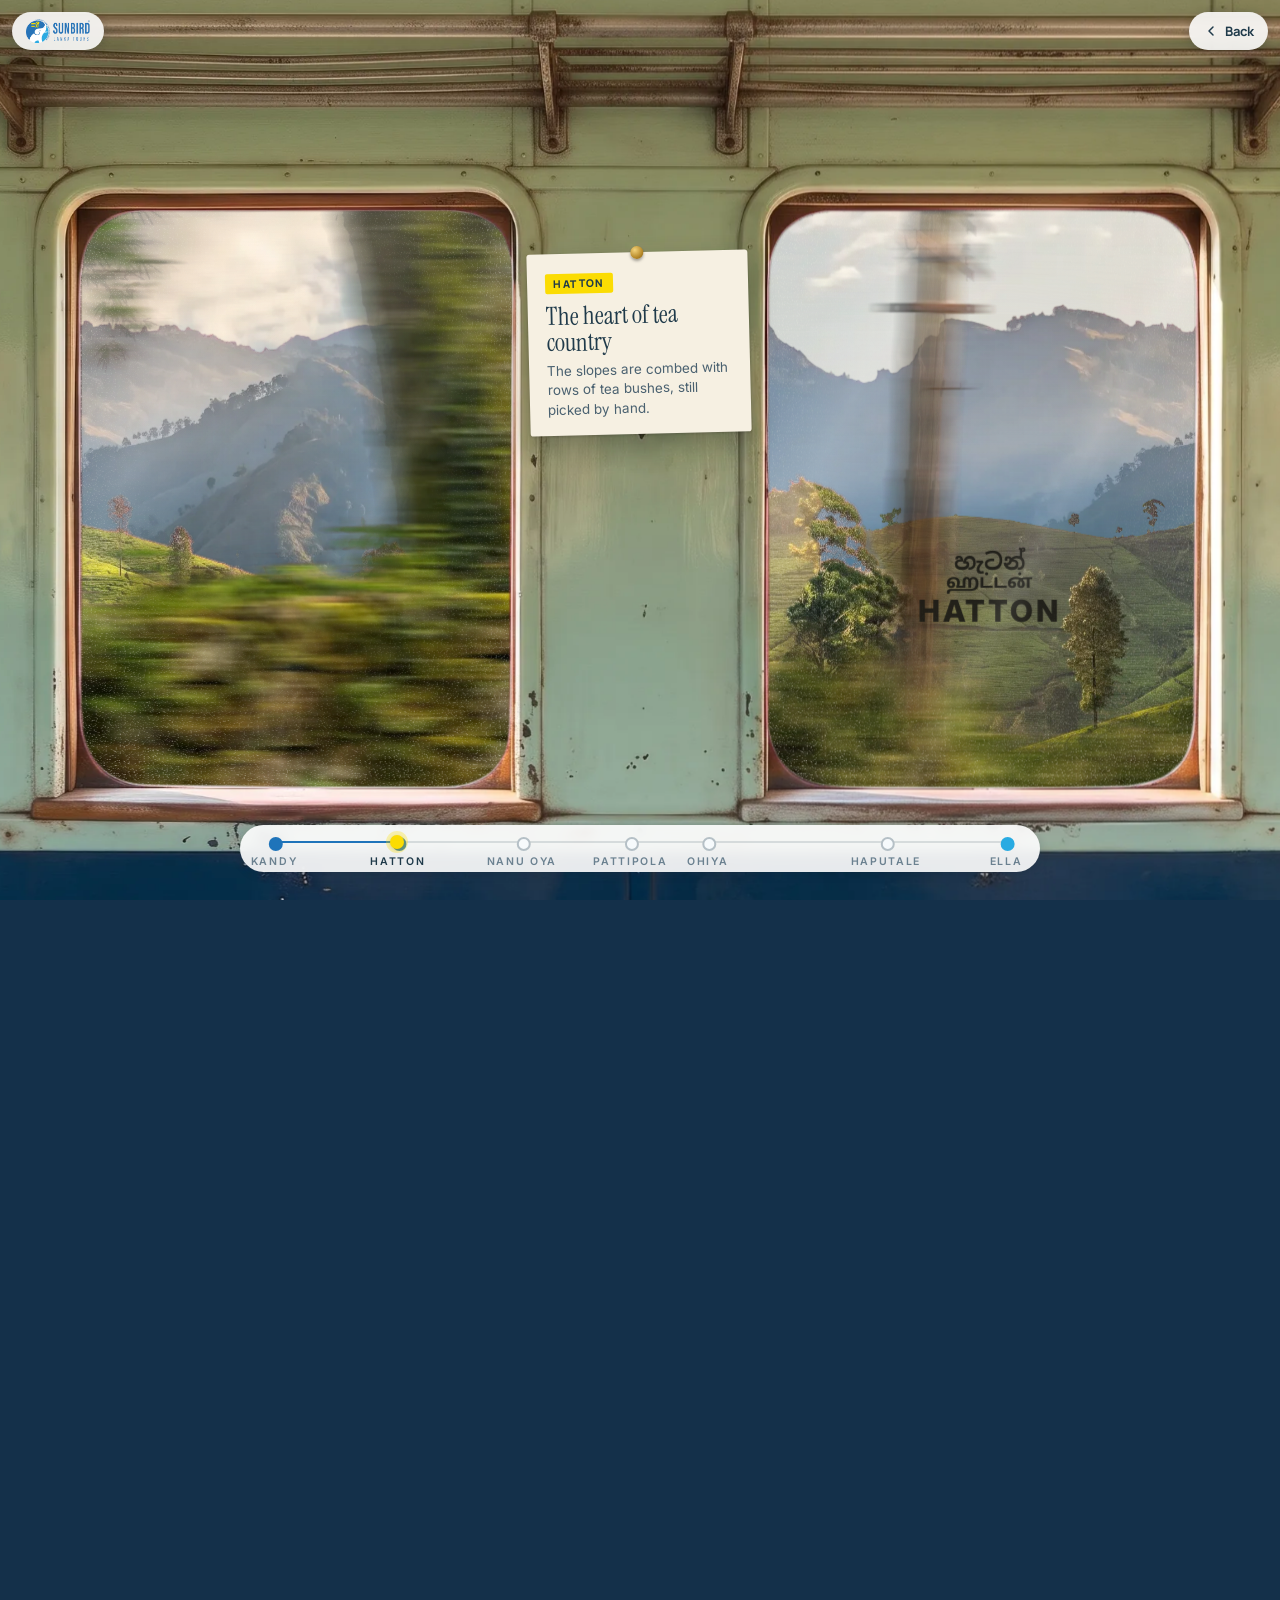
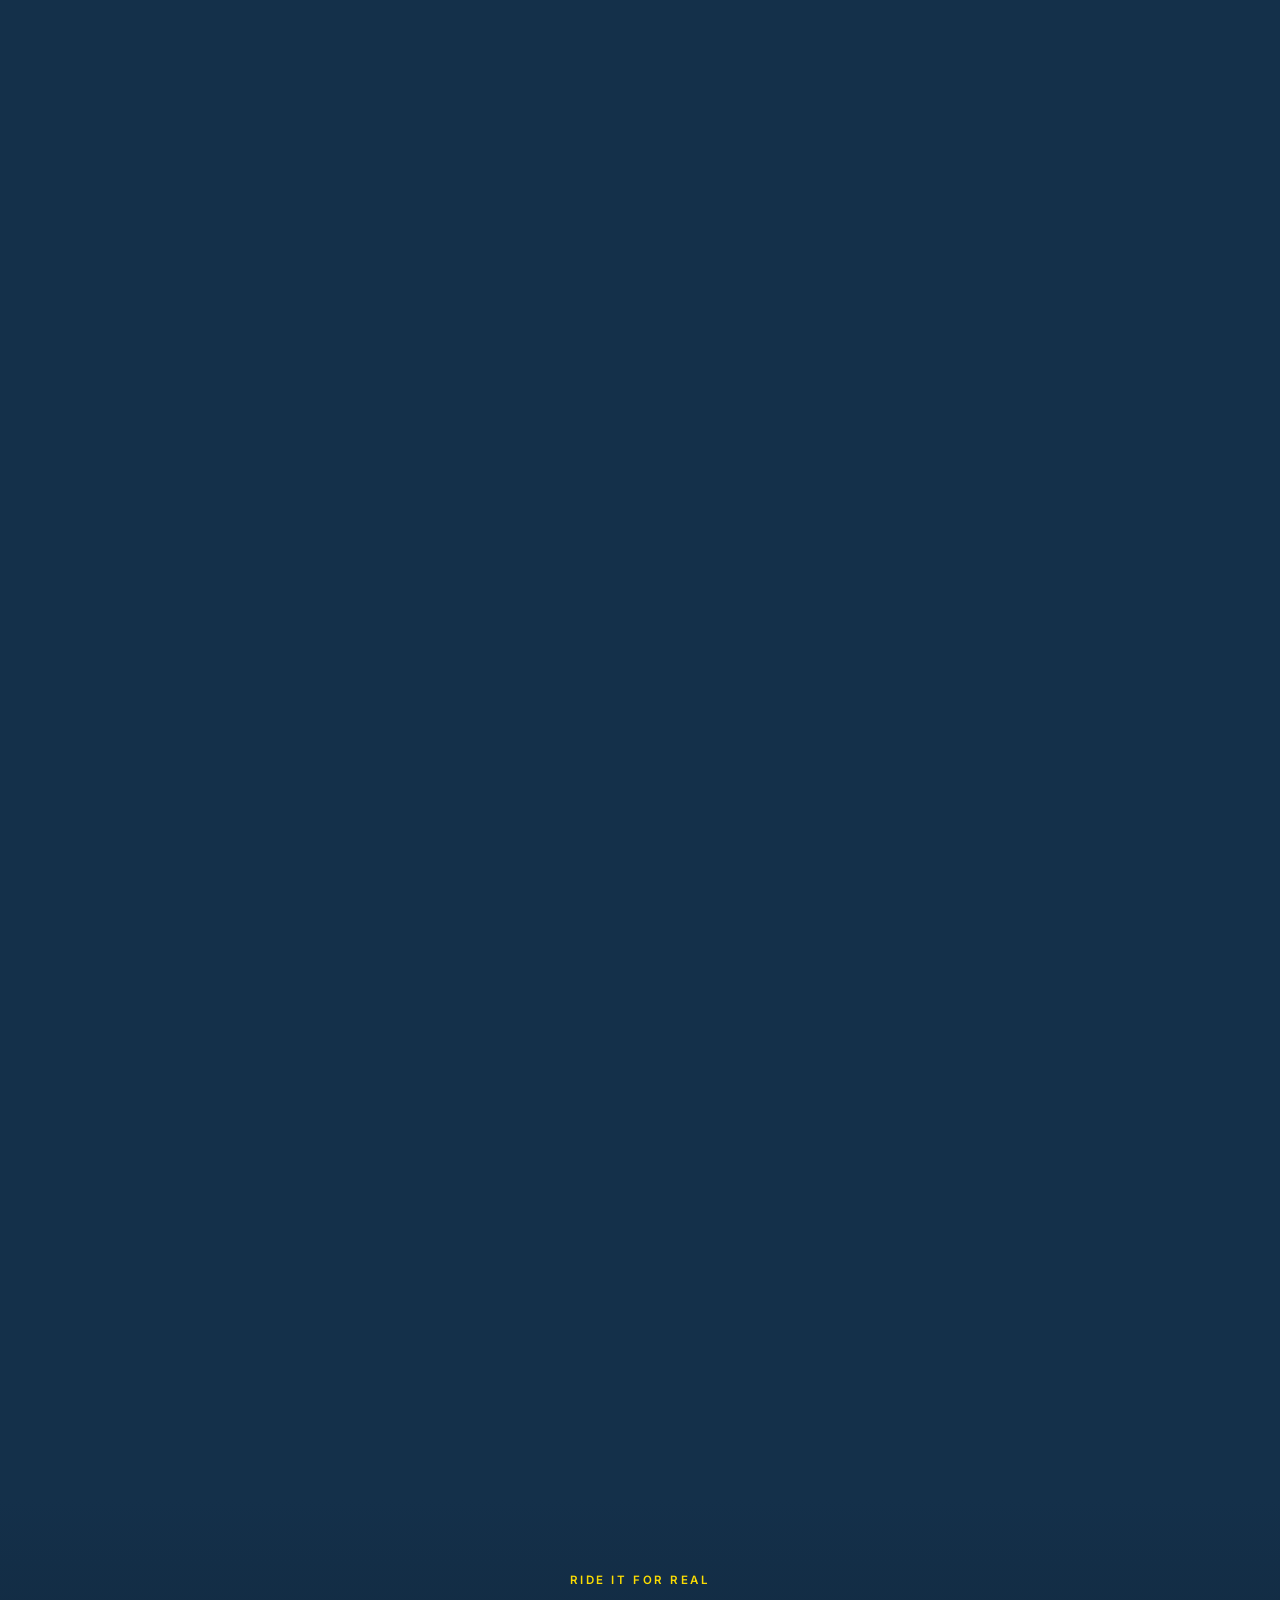
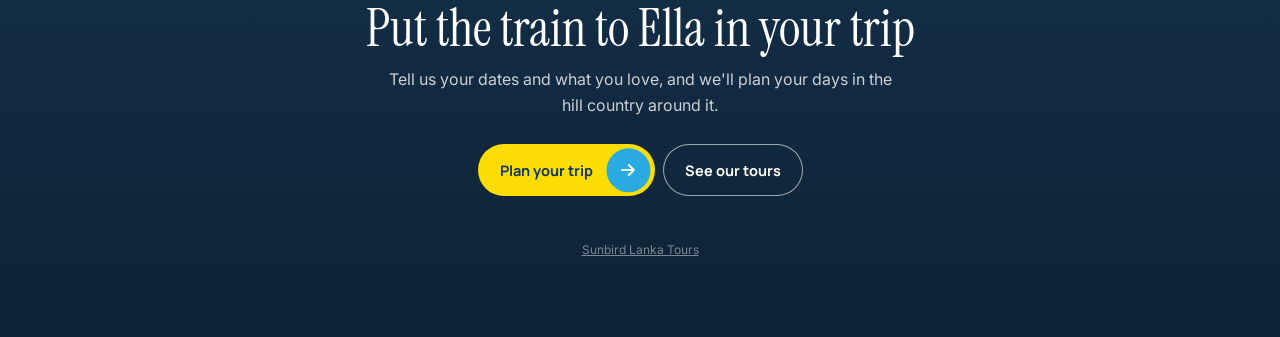
==== commit 2b1eabd5: "Stop the blue flash when links and buttons are tapped on phones Co-Authored-By: Claude Opus 5.5 <nor" ====
--- a/static/ella-train/index.html
+++ b/static/ella-train/index.html
@@ -26,6 +26,7 @@
           --dust:url("data:image/svg+xml,%3Csvg xmlns='http://www.w3.org/2000/svg' width='240' height='240'%3E%3Cfilter id='f'%3E%3CfeTurbulence type='fractalNoise' baseFrequency='.8' numOctaves='2' seed='4' stitchTiles='stitch'/%3E%3CfeColorMatrix values='0 0 0 0 .93 0 0 0 0 .9 0 0 0 0 .82 3 0 0 0 -1.7'/%3E%3C/filter%3E%3Crect width='240' height='240' filter='url(%23f)'/%3E%3C/svg%3E"); }
   * { box-sizing:border-box; }
   html, body { margin:0; }
+  html { -webkit-tap-highlight-color:transparent; }   /* no blue flash on tap on phones */
   body { font-family:var(--sans); color:var(--ink); background:var(--panel); -webkit-font-smoothing:antialiased; }
 
   /* ---------- the ride: a tall section, with the carriage pinned on screen while it scrolls ---------- */
